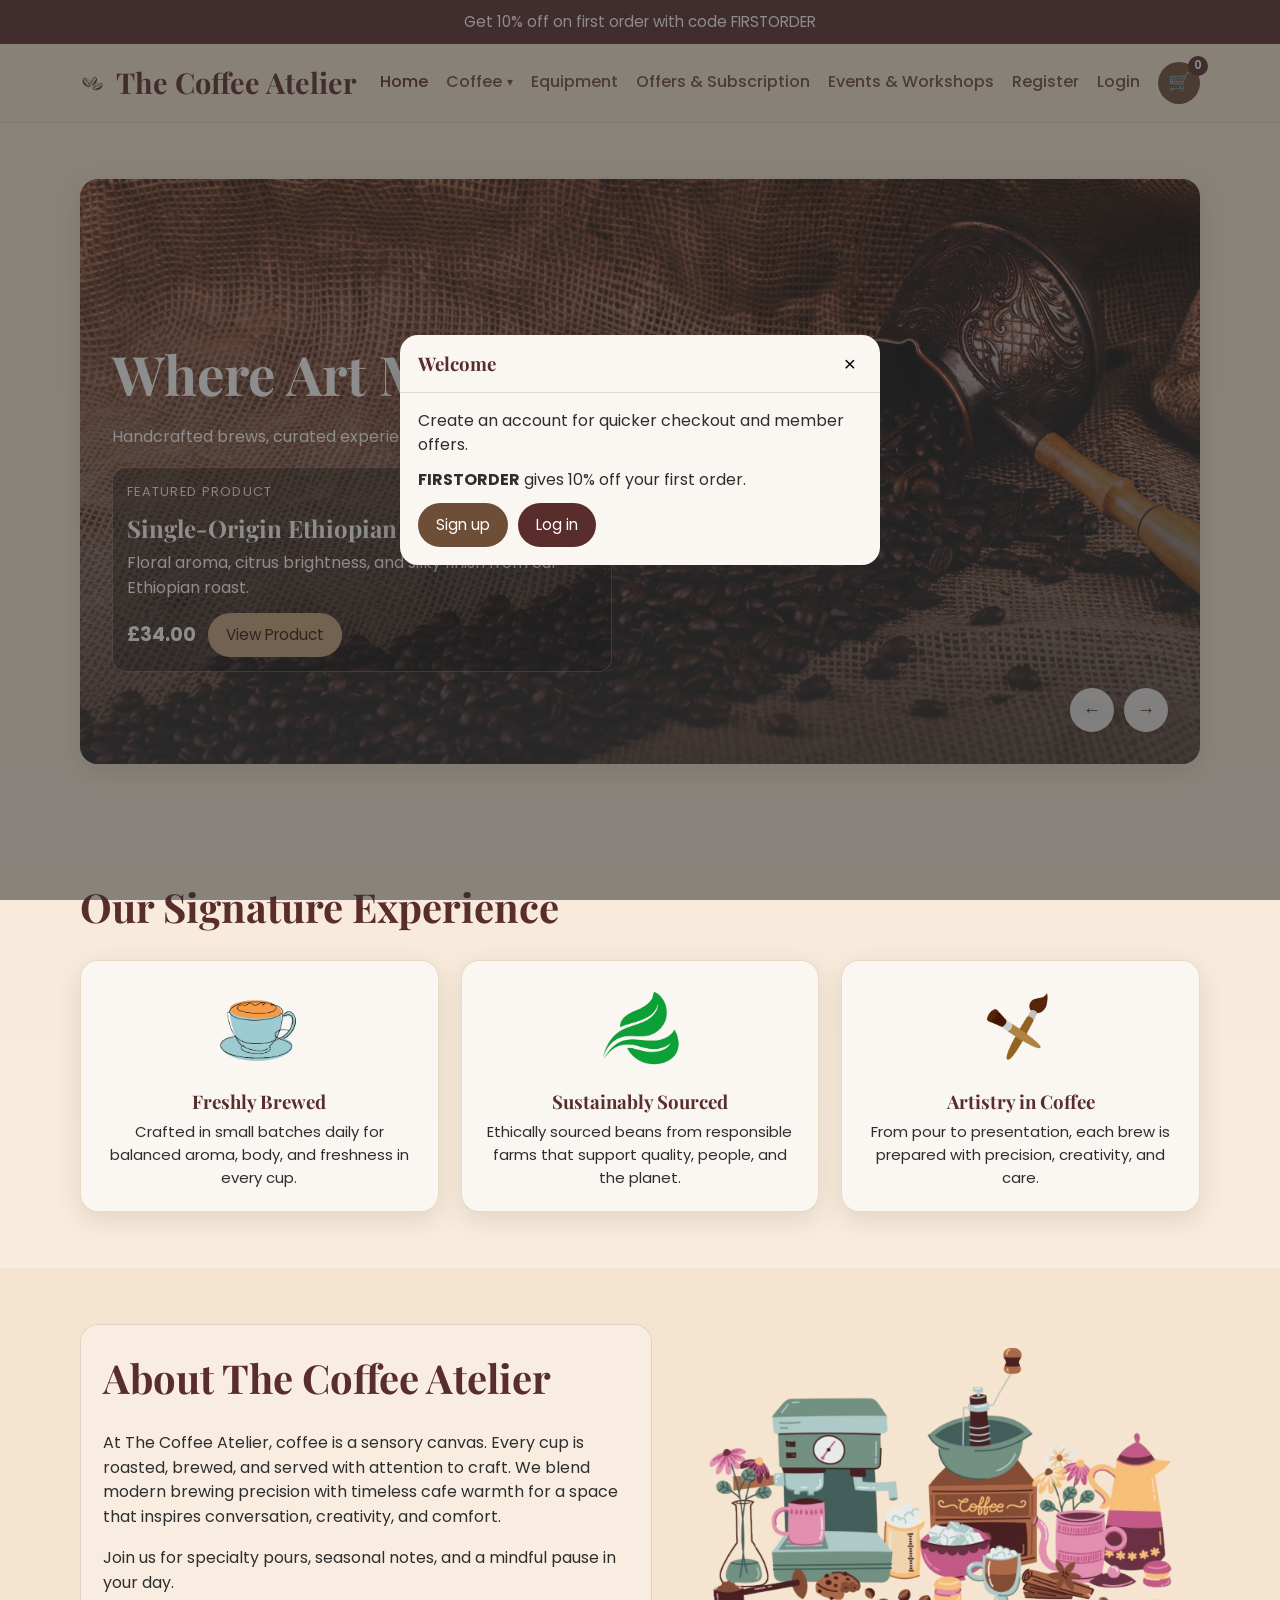
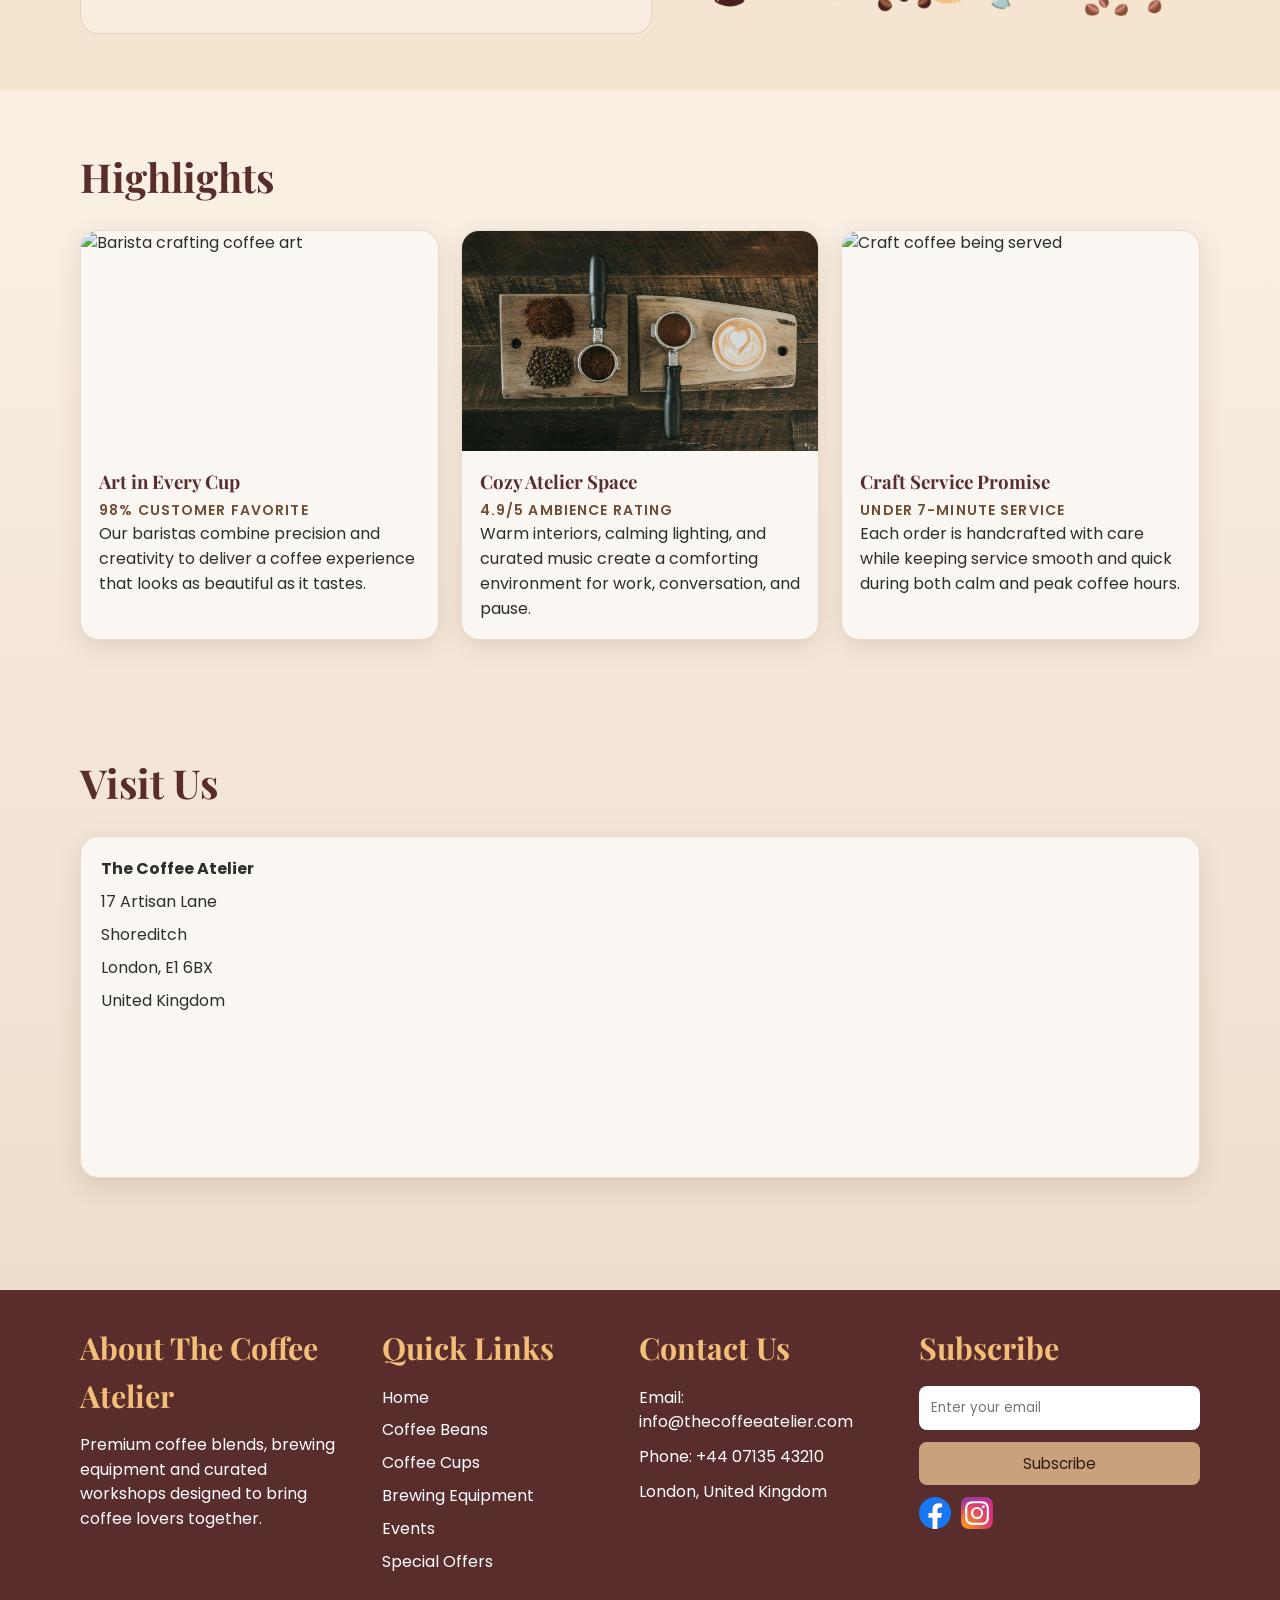
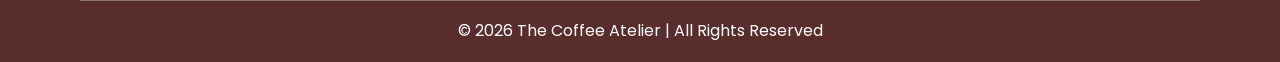
==== index.html @ 6ac65b26 "Initial website upload" ====
<!DOCTYPE html>
<html lang="en">

<head>
  <meta charset="UTF-8">
  <meta name="viewport" content="width=device-width, initial-scale=1.0">
  <title>The Coffee Atelier | Home</title>
  <link rel="preconnect" href="https://fonts.googleapis.com">
  <link rel="preconnect" href="https://fonts.gstatic.com" crossorigin>
  <link
    href="https://fonts.googleapis.com/css2?family=Great+Vibes&family=Playfair+Display:wght@500;700&family=Poppins:wght@300;400;500;600&display=swap"
    rel="stylesheet">
  <link rel="stylesheet" href="css/style.css">
  <style>
    .welcome-modal {
      max-width: 480px;
    }

    .welcome-modal-body {
      grid-template-columns: 1fr;
      gap: 12px;
      padding: 16px 18px 18px;
    }

    .welcome-modal-body p {
      margin: 0;
      color: var(--text-dark);
      font-size: 1rem;
      line-height: 1.45;
    }
  </style>
</head>

<body>
  <div class="top-banner">Get 10% off on first order with code FIRSTORDER</div>

  <header class="site-header">
    <div class="container header-inner">
      <a class="logo" href="index.html"><img src="images/logo.png" alt="The Coffee Atelier logo"><span>The Coffee
          Atelier</span></a>
      <div class="nav-wrap">
        <nav class="site-nav">
          <a class="active" href="index.html">Home</a>
          <div class="nav-dropdown">
            <span class="nav-dropdown-toggle">Coffee</span>
            <div class="nav-dropdown-menu">
              <a href="beans.html">Beans</a>
              <a href="coffee.html">Coffee</a>
            </div>
          </div>
          <a href="equipment.html">Equipment</a>
          <a href="offers.html">Offers &amp; Subscription</a>
          <a href="events.html">Events &amp; Workshops</a>
          <a href="signup.html">Register</a>
          <a href="login.html">Login</a>
        </nav>
        <a class="cart-link" href="cart.html" aria-label="Cart">
          <span>&#128722;</span>
          <span class="cart-badge" id="cartBadge">0</span>
        </a>
      </div>
    </div>
  </header>

  <main>

    <section class="container">
      <div class="hero">
        <div class="slides" id="slides">
          <div class="slide active" data-title="Single-Origin Ethiopian Coffee Beans"
            data-description="Floral aroma, citrus brightness, and silky finish from our Ethiopian roast."
            data-price="&pound;34.00" data-link="beans.html">
            <img src="images/ethiopian-roast-banner.png" alt="Coffee artistry">
          </div>

          <div class="slide" data-title="Espresso Machine (Best Seller)"
            data-description="Our premium espresso machine delivers café-quality shots with precision and consistency."
            data-price="&pound;1290.00" data-link="equipment.html">
            <img src="images/espresso-banner.png" alt="Espresso machine">
          </div>

          <div class="slide" data-title="Coffee Tasting Lab (Best Seller)"
            data-description="Explore diverse coffee profiles and flavors in our curated tasting experience."
            data-price="&pound;30.00" data-link="events.html">
            <img src="images/coffee-tasting-banner.png" alt="Coffee tasting lab">
          </div>
        </div>
        <div class="hero-overlay">
          <div>
            <h1>Where Art Meets Aroma</h1>
            <p>Handcrafted brews, curated experiences, and a warm atelier space.</p>
            <div class="featured-product" id="featuredProduct">
              <p class="featured-kicker">Featured Product</p>
              <h3 id="featuredTitle">Single-Origin Ethiopian Coffee Beans</h3>
              <p id="featuredDesc">Floral aroma, citrus brightness, and silky finish from our Ethiopian roast.</p>
              <div class="featured-row">
                <span class="featured-price" id="featuredPrice">&pound;34.00</span>
                <a class="btn btn-gold" id="featuredLink" href="beans.html">View Product</a>
              </div>
            </div>
          </div>
        </div>
        <div class="hero-controls">
          <button type="button" class="hero-arrow" id="prevSlide" aria-label="Previous slide">&#8592;</button>
          <button type="button" class="hero-arrow" id="nextSlide" aria-label="Next slide">&#8594;</button>
        </div>
      </div>
    </section>

    <section>
      <div class="container">
        <h2 class="section-title">Our Signature Experience</h2>
        <div class="grid-3">
          <article class="feature-card">
            <img src="images/coffee.png" alt="Freshly brewed coffee">
            <h3>Freshly Brewed</h3>
            <p>Crafted in small batches daily for balanced aroma, body, and freshness in every cup.</p>
          </article>
          <article class="feature-card">
            <img src="images/leaf.png" alt="Sustainable coffee sourcing">
            <h3>Sustainably Sourced</h3>
            <p>Ethically sourced beans from responsible farms that support quality, people, and the planet.</p>
          </article>
          <article class="feature-card">
            <img src="images/paint-brush.png" alt="Artistic coffee making">
            <h3>Artistry in Coffee</h3>
            <p>From pour to presentation, each brew is prepared with precision, creativity, and care.</p>
          </article>
        </div>
      </div>
    </section>
    <section style="background: #f5e4cf;">
      <div class="container split">
        <div class="about-box">
          <h2 class="section-title">About The Coffee Atelier</h2>
          <p>At The Coffee Atelier, coffee is a sensory canvas. Every cup is roasted, brewed, and served with attention
            to craft. We blend modern brewing precision with timeless cafe warmth for a space that inspires
            conversation, creativity, and comfort.</p>
          <p>Join us for specialty pours, seasonal notes, and a mindful pause in your day.</p>
        </div>
        <img class="about-illustration" src="images/illustration.png" alt="Coffee atelier illustration">
      </div>
    </section>

    <section>
      <div class="container">
        <h2 class="section-title">Highlights</h2>
        <div class="infographic-grid">
          <article class="infographic-card">
            <img src="images/picture1.jpg" alt="Barista crafting coffee art">
            <div class="infographic-content">
              <h3>Art in Every Cup</h3>
              <p class="info-stat">98% Customer Favorite</p>
              <p>Our baristas combine precision and creativity to deliver a coffee experience that looks as beautiful as
                it tastes.</p>
            </div>
          </article>
          <article class="infographic-card">
            <img src="images/picture2.jpg" alt="Cozy coffee corner seating">
            <div class="infographic-content">
              <h3>Cozy Atelier Space</h3>
              <p class="info-stat">4.9/5 Ambience Rating</p>
              <p>Warm interiors, calming lighting, and curated music create a comforting environment for work,
                conversation, and pause.</p>
            </div>
          </article>
          <article class="infographic-card">
            <img src="images/picture3.jpg" alt="Craft coffee being served">
            <div class="infographic-content">
              <h3>Craft Service Promise</h3>
              <p class="info-stat">Under 7-Minute Service</p>
              <p>Each order is handcrafted with care while keeping service smooth and quick during both calm and peak
                coffee hours.</p>
            </div>
          </article>
        </div>
      </div>
    </section>





    <section>
      <div class="container">
        <h2 class="section-title">Visit Us</h2>
        <div class="location-card">
          <div class="location-layout">
            <div class="location-details">
              <p><strong>The Coffee Atelier</strong></p>
              <p>17 Artisan Lane</p>
              <p>Shoreditch</p>
              <p>London, E1 6BX</p>
              <p>United Kingdom</p>
            </div>
            <iframe title="The Coffee Atelier UK Location"
              src="https://www.google.com/maps?q=Shoreditch%2C%20London&output=embed" loading="lazy"
              referrerpolicy="no-referrer-when-downgrade"></iframe>
          </div>
        </div>
      </div>
    </section>
  </main>

  <div class="modal-backdrop" id="welcomeModal">
    <div class="modal welcome-modal">
      <div class="modal-header">
        <h3 class="modal-title">Welcome</h3>
        <button class="close-btn" id="closeWelcome">&times;</button>
      </div>
      <div class="modal-body welcome-modal-body">
        <p>Create an account for quicker checkout and member offers.</p>
        <p><strong>FIRSTORDER</strong> gives 10% off your first order.</p>
        <div class="btn-row">
          <a class="btn btn-primary" href="signup.html">Sign up</a>
          <a class="btn btn-secondary" href="login.html">Log in</a>
        </div>
      </div>
    </div>
  </div>

  <footer class="site-footer">
    <div class="container footer-grid">
      <div>
        <h3>About The Coffee Atelier</h3>
        <p>Premium coffee blends, brewing equipment and curated workshops designed to bring coffee lovers together.</p>
      </div>
      <div>
        <h3>Quick Links</h3>
        <div class="footer-links">
          <a href="index.html">Home</a>
          <a href="beans.html">Coffee Beans</a>
          <a href="coffee.html">Coffee Cups</a>
          <a href="equipment.html">Brewing Equipment</a>
          <a href="events.html">Events</a>
          <a href="offers.html">Special Offers</a>
        </div>
      </div>
      <div>
        <h3>Contact Us</h3>
        <div class="footer-contact">
          <p>Email: info@thecoffeeatelier.com</p>
          <p>Phone: +44 07135 43210</p>
          <p>London, United Kingdom</p>
        </div>
      </div>
      <div>
        <h3>Subscribe</h3>
        <form class="footer-subscribe">
          <input type="email" placeholder="Enter your email" required>
          <button type="button" class="btn btn-gold" onclick="alert('Thanks for subscribing!')">Subscribe</button>
        </form>
        <div class="footer-social">
          <a class="social-icon" href="#" aria-label="Facebook"><img src="images/facebook.svg" alt="Facebook"></a>
          <a class="social-icon" href="#" aria-label="Instagram"><img src="images/instagram.svg" alt="Instagram"></a>
        </div>
      </div>
    </div>
    <div class="container footer-bottom">
      <p>&copy; 2026 The Coffee Atelier | All Rights Reserved</p>
    </div>
  </footer>

  <script src="js/atelier.js"></script>
  <script>
    function setResponsiveViewport() {
      document.documentElement.style.setProperty("--vh", `${window.innerHeight * 0.01}px`);
    }
    setResponsiveViewport();
    window.addEventListener("resize", setResponsiveViewport);

    function getCart() {
      return JSON.parse(sessionStorage.getItem("cartItems") || "[]");
    }
    function updateBadge() {
      const count = getCart().reduce((sum, item) => sum + item.qty, 0);
      document.getElementById("cartBadge").textContent = count;
    }
    updateBadge();

    let currentSlide = 0;
    const slides = document.querySelectorAll(".slide");
    const prevSlideBtn = document.getElementById("prevSlide");
    const nextSlideBtn = document.getElementById("nextSlide");
    const featuredTitle = document.getElementById("featuredTitle");
    const featuredDesc = document.getElementById("featuredDesc");
    const featuredPrice = document.getElementById("featuredPrice");
    const featuredLink = document.getElementById("featuredLink");
    let slideTimer;

    function updateFeaturedProduct(index) {
      const activeSlide = slides[index];
      featuredTitle.textContent = activeSlide.dataset.title;
      featuredDesc.textContent = activeSlide.dataset.description;
      featuredPrice.textContent = activeSlide.dataset.price;
      featuredLink.href = activeSlide.dataset.link;
    }

    function showSlide(index) {
      slides[currentSlide].classList.remove("active");
      currentSlide = (index + slides.length) % slides.length;
      slides[currentSlide].classList.add("active");
      updateFeaturedProduct(currentSlide);
    }

    function startAutoSlide() {
      clearInterval(slideTimer);
      slideTimer = setInterval(() => {
        showSlide(currentSlide + 1);
      }, 3500);
    }

    prevSlideBtn.addEventListener("click", () => {
      showSlide(currentSlide - 1);
      startAutoSlide();
    });

    nextSlideBtn.addEventListener("click", () => {
      showSlide(currentSlide + 1);
      startAutoSlide();
    });

    updateFeaturedProduct(currentSlide);
    startAutoSlide();

    const welcomeModal = document.getElementById("welcomeModal");
    const closeWelcome = document.getElementById("closeWelcome");
    if (!Atelier.isLoggedIn()) {
      setTimeout(() => {
        welcomeModal.classList.add("show");
      }, 800);
    }
    closeWelcome.addEventListener("click", () => welcomeModal.classList.remove("show"));
    welcomeModal.addEventListener("click", (event) => {
      if (event.target === welcomeModal) welcomeModal.classList.remove("show");
    });

    const fadeElements = document.querySelectorAll("main > section:not(:first-of-type)");
    const observer = new IntersectionObserver((entries) => {
      entries.forEach(entry => {
        if (entry.isIntersecting) {
          entry.target.classList.add("visible");
          observer.unobserve(entry.target);
        }
      });
    }, { threshold: 0.15 });

    fadeElements.forEach(el => {
      el.classList.add("fade-in-up");
      observer.observe(el);
    });
  </script>
</body>

</html>
---- css/style.css ----
:root {
  --bg-primary: #f5e6d3;
  --bg-secondary: #ead7c5;
  --accent-primary: #6f4e37;
  --accent-secondary: #5a2d2d;
  --highlight: #c8a27c;
  --text-dark: #2e2e2e;
  --text-light: #ffffff;
  --text-muted: #6f6155;
  --card-bg: #faf7f2;
  --shadow-soft: 0 8px 24px rgba(111, 78, 55, 0.15);
  --radius-lg: 18px;
  --radius-md: 12px;
}
* {
  box-sizing: border-box;
}

body {
  margin: 0;
  font-family: "Poppins", Arial, sans-serif;
  background-color: #f5e6d3;
  background: linear-gradient(180deg, #f5e6d3, #f9efe3 55%, #ead7c5);
  color: #2e2e2e;
  line-height: 1.55;
}

a {
  color: inherit;
  text-decoration: none;
}

img {
  max-width: 100%;
  display: block;
}

.container {
  width: 92%;
  max-width: 1120px;
  margin: 0 auto;
}

.top-banner {
  background: #5a2d2d;
  color: #ffffff;
  text-align: center;
  padding: 10px 12px;
  font-size: 0.95rem;
}

.site-header {
  position: sticky;
  top: 0;
  z-index: 1000;
  background: rgba(245, 230, 211, 0.95);
  border-bottom: 1px solid rgba(90, 45, 45, 0.15);
}

.header-inner {
  display: flex;
  align-items: center;
  justify-content: space-between;
  gap: 16px;
  min-height: 78px;
}

.logo {
  font-family: "Playfair Display", Georgia, serif;
  font-size: 1.8rem;
  font-weight: 700;
  color: #5a2d2d;
  white-space: nowrap;
  display: inline-flex;
  align-items: center;
  gap: 10px;
}

.logo img {
  width: 26px;
  height: 26px;
  object-fit: contain;
}

.nav-wrap {
  display: flex;
  align-items: center;
  gap: 18px;
}

.site-nav {
  display: flex;
  align-items: center;
  gap: 18px;
  flex-wrap: wrap;
  justify-content: flex-end;
}

.site-nav a {
  color: #6f4e37;
  font-weight: 500;
  transition: color 0.25s ease;
}

.site-nav a:hover,
.site-nav a.active {
  color: #5a2d2d;
}

/* ── Dropdown nav ── */
.nav-dropdown {
  position: relative;
}

.nav-dropdown-toggle {
  color: #6f4e37;
  font-weight: 500;
  transition: color 0.25s ease;
  cursor: pointer;
  display: inline-flex;
  align-items: center;
  gap: 5px;
  padding: 0;
  background: none;
  border: none;
  font-family: inherit;
  font-size: inherit;
  user-select: none;
}

.nav-dropdown-toggle::after {
  content: "▾";
  font-size: 0.75em;
  transition: transform 0.25s ease;
  display: inline-block;
}

.nav-dropdown:hover .nav-dropdown-toggle,
.nav-dropdown-toggle.active {
  color: #5a2d2d;
}

.nav-dropdown:hover .nav-dropdown-toggle::after {
  transform: rotate(-180deg);
}

.nav-dropdown-menu {
  position: absolute;
  top: 100%;
  left: 50%;
  transform: translateX(-50%) translateY(-4px);
  background: rgba(245, 230, 211, 0.98);
  -webkit-backdrop-filter: blur(6px);
  border: 1px solid rgba(200, 162, 124, 0.4);
  border-radius: 10px;
  box-shadow: 0 8px 22px rgba(111, 78, 55, 0.18);
  min-width: 140px;
  padding: 12px 0 8px;
  opacity: 0;
  pointer-events: none;
  transition: opacity 0.2s ease, transform 0.2s ease;
  z-index: 2000;
  backdrop-filter: blur(6px);
}

.nav-dropdown:hover .nav-dropdown-menu {
  opacity: 1;
  pointer-events: all;
  transform: translateX(-50%) translateY(0);
}

.nav-dropdown-menu a {
  display: block;
  padding: 9px 18px;
  color: #6f4e37;
  font-weight: 500;
  font-size: 0.92rem;
  transition: background 0.18s ease, color 0.18s ease;
  white-space: nowrap;
}

.nav-dropdown-menu a:hover,
.nav-dropdown-menu a.active {
  background: rgba(111, 78, 55, 0.1);
  color: #5a2d2d;
}

.cart-link {
  position: relative;
  background: #6f4e37;
  color: #ffffff;
  width: 42px;
  height: 42px;
  border-radius: 50%;
  display: flex;
  align-items: center;
  justify-content: center;
  font-size: 1.15rem;
  transition: background 0.25s ease, transform 0.25s ease;
}

.cart-link:hover {
  background: #5c3f2d;
  transform: translateY(-2px);
}

.cart-badge {
  position: absolute;
  top: -6px;
  right: -8px;
  background: #5a2d2d;
  color: #ffffff;
  min-width: 20px;
  height: 20px;
  border-radius: 999px;
  display: flex;
  align-items: center;
  justify-content: center;
  font-size: 0.72rem;
  padding: 0 5px;
  font-weight: 600;
}

section {
  padding: 56px 0;
}

.section-title {
  margin: 0 0 22px;
  font-family: "Playfair Display", Georgia, serif;
  color: #5a2d2d;
  font-size: 2.5rem;
}

.section-subtext {
  margin: 0 0 28px;
  max-width: 700px;
}

.catalog-tools {
  margin: 0 0 20px;
}

.catalog-search {
  width: 100%;
  max-width: 460px;
}

.search-input {
  width: 100%;
  border: 1px solid rgba(111, 78, 55, 0.3);
  border-radius: 999px;
  padding: 11px 16px;
  font-size: 0.95rem;
  background: #fff;
}

.search-input:focus {
  outline: none;
  border-color: #c8a27c;
  box-shadow: 0 0 0 2px rgba(111, 78, 55, 0.12);
}

.search-empty {
  margin: 14px 0 0;
  color: #6f6155;
  font-size: 0.95rem;
}

.infographic-grid {
  display: grid;
  gap: 22px;
  grid-template-columns: repeat(3, minmax(0, 1fr));
}

.infographic-card {
  background: #faf7f2;
  border-radius: 18px;
  box-shadow: 0 8px 24px rgba(111, 78, 55, 0.15);
  border: 1px solid rgba(200, 162, 124, 0.35);
  overflow: hidden;
}

.infographic-card img {
  width: 100%;
  height: 220px;
  object-fit: cover;
}

.infographic-content {
  padding: 16px 18px 18px;
}

.infographic-content h3 {
  margin: 0 0 4px;
  font-family: "Playfair Display", Georgia, serif;
  color: #5a2d2d;
}

.info-stat {
  margin: 0 0 8px;
  font-size: 0.88rem;
  text-transform: uppercase;
  letter-spacing: 0.08em;
  color: #6f4e37;
  font-weight: 600;
}

.infographic-content p {
  margin: 0;
}

.hero {
  position: relative;
  height: 65vh;
  min-height: 470px;
  border-radius: 18px;
  overflow: hidden;
  box-shadow: 0 8px 24px rgba(111, 78, 55, 0.15);
}

.slides {
  position: absolute;
  inset: 0;
}

.slide {
  position: absolute;
  inset: 0;
  opacity: 0;
  transition: opacity 0.7s ease;
}

.slide.active {
  opacity: 1;
}

.slide img {
  width: 100%;
  height: 100%;
  object-fit: cover;
}

.hero-overlay {
  position: absolute;
  inset: 0;
  background: linear-gradient(to top, rgba(46, 46, 46, 0.75), rgba(46, 46, 46, 0.2));
  color: #ffffff;
  display: flex;
  align-items: flex-end;
  padding: 32px;
  padding-bottom: 92px;
}

.hero-overlay h1 {
  margin: 0;
  font-family: "Playfair Display", Georgia, serif;
  font-size: 3.4rem;
}

.hero-overlay p {
  margin: 8px 0 0;
}

.featured-product {
  margin-top: 18px;
  background: rgba(0, 0, 0, 0.34);
  border: 1px solid rgba(255, 255, 255, 0.25);
  border-radius: 14px;
  padding: 14px;
  max-width: 500px;
}

.featured-kicker {
  margin: 0;
  font-size: 0.8rem;
  text-transform: uppercase;
  letter-spacing: 0.1em;
  opacity: 0.9;
}

.featured-product h3 {
  margin: 8px 0 4px;
  font-family: "Playfair Display", Georgia, serif;
  font-size: 1.5rem;
}

.featured-product p {
  margin: 0;
}

.featured-row {
  margin-top: 12px;
  display: flex;
  align-items: center;
  gap: 12px;
}

.featured-price {
  font-size: 1.2rem;
  font-weight: 700;
}

.hero-controls {
  position: absolute;
  right: 32px;
  bottom: 32px;
  display: flex;
  gap: 10px;
}

.hero-arrow {
  border: 0;
  width: 44px;
  height: 44px;
  border-radius: 999px;
  background: rgba(255, 255, 255, 0.85);
  color: #4a2817;
  font-size: 1.15rem;
  cursor: pointer;
  transition: transform 0.2s ease, background 0.2s ease;
}

.hero-arrow:hover {
  transform: translateY(-2px);
  background: #ffffff;
}

.grid-3,
.collection-grid,
.events-grid,
.offers-grid,
.form-grid {
  display: grid;
  gap: 22px;
}

.grid-3,
.collection-grid,
.events-grid,
.offers-grid {
  grid-template-columns: repeat(3, minmax(0, 1fr));
}

.form-grid {
  grid-template-columns: repeat(2, minmax(0, 1fr));
}

.feature-card,
.card,
.form-card,
.location-card {
  background: #faf7f2;
  border-radius: 18px;
  box-shadow: 0 8px 24px rgba(111, 78, 55, 0.15);
  border: 1px solid rgba(200, 162, 124, 0.35);
}

.feature-card,
.card {
  overflow: hidden;
  transition: transform 0.25s ease, box-shadow 0.25s ease;
}

.feature-card:hover,
.card:hover {
  transform: translateY(-5px);
  box-shadow: 0 12px 24px rgba(111, 78, 55, 0.22);
}

.feature-card {
  text-align: center;
  padding: 22px;
}

.feature-card img {
  width: 88px;
  height: 88px;
  object-fit: contain;
  margin: 0 auto 16px;
}

.feature-card h3 {
  margin: 8px 0 4px;
  font-family: "Playfair Display", serif;
  color: #5a2d2d;
}

.feature-card p {
  margin: 0;
  font-size: 0.93rem;
}

.split {
  display: grid;
  grid-template-columns: 1.1fr 1fr;
  gap: 28px;
  align-items: center;
}

.about-box {
  background: rgba(255, 255, 255, 0.35);
  border: 1px solid rgba(111, 78, 55, 0.16);
  border-radius: 18px;
  padding: 22px;
}

.about-illustration {
  width: 100%;
  max-height: 420px;
  object-fit: contain;
}

.location-card {
  padding: 20px;
}

.location-layout {
  display: grid;
  grid-template-columns: 1fr 1.2fr;
  gap: 20px;
  align-items: stretch;
}

.location-details p {
  margin: 0 0 8px;
}

.location-layout iframe {
  width: 100%;
  min-height: 300px;
  border: 0;
  border-radius: 12px;
}

.brew-section {
  background: #efe8df;
  border-radius: 18px;
  padding: 28px 22px;
  border: 1px solid rgba(200, 162, 124, 0.35);
}

.brew-head {
  text-align: center;
  max-width: 860px;
  margin: 0 auto 26px;
}

.brew-head h2 {
  margin: 0 0 10px;
  font-family: "Playfair Display", Georgia, serif;
  color: #5a2d2d;
  font-size: 2.7rem;
}

.brew-steps {
  display: grid;
  grid-template-columns: repeat(5, minmax(0, 1fr));
  gap: 16px;
  position: relative;
}

.brew-steps::before {
  content: "";
  position: absolute;
  top: 24px;
  left: 4%;
  right: 4%;
  height: 4px;
  background: rgba(111, 78, 55, 0.25);
}

.brew-step {
  position: relative;
  text-align: center;
}

.brew-step-number {
  width: 46px;
  height: 46px;
  border-radius: 50%;
  background: #4b2817;
  color: #fff;
  margin: 0 auto 10px;
  display: flex;
  align-items: center;
  justify-content: center;
  font-weight: 700;
  z-index: 1;
  position: relative;
}

.brew-step h4 {
  margin: 0 0 6px;
  font-size: 1.1rem;
  color: #2f1f16;
}

.brew-step p {
  margin: 0;
  font-size: 0.95rem;
}

.featured-block {
  background: linear-gradient(120deg, #f8efe4, #ead7c5);
  border: 1px solid rgba(200, 162, 124, 0.4);
  border-radius: 18px;
  box-shadow: 0 8px 24px rgba(111, 78, 55, 0.15);
  padding: 24px;
  display: grid;
  grid-template-columns: minmax(220px, 320px) 1fr;
  gap: 20px;
  align-items: center;
}

.featured-block img {
  width: 100%;
  height: 256px;
  object-fit: cover;
  border-radius: 12px;
}

.featured-tag {
  display: inline-block;
  padding: 5px 12px;
  border-radius: 999px;
  background: #5a2d2d;
  color: #fff;
  font-size: 0.82rem;
  letter-spacing: 0.03em;
  margin-bottom: 10px;
}

.events-intro {
  display: grid;
  grid-template-columns: 1fr 1fr;
  gap: 28px;
  align-items: center;
  background: #e9e2d8;
  border-radius: 18px;
  padding: 18px;
}

.events-intro img {
  width: 100%;
  height: 360px;
  object-fit: cover;
  border-radius: 20px;
  box-shadow: 0 8px 24px rgba(111, 78, 55, 0.15);
}

.events-intro-copy {
  padding: 8px 6px;
}

.events-kicker {
  margin: 0 0 12px;
  text-transform: uppercase;
  letter-spacing: 0.12em;
  color: #8a6b4f;
  font-weight: 600;
}

.events-intro-copy h1 {
  margin: 0 0 14px;
  font-family: "Playfair Display", Georgia, serif;
  font-size: 3.3rem;
  line-height: 1.05;
  color: #1f1b18;
}

.events-intro-copy p {
  margin: 0;
  font-size: 1.05rem;
  max-width: 560px;
}

.card img {
  width: 100%;
  height: 230px;
  object-fit: cover;
}

.card-content {
  padding: 18px;
}

.card h3,
.product-title {
  margin: 0 0 10px;
  font-family: "Playfair Display", Georgia, serif;
  color: #5a2d2d;
}

.product-title {
  font-size: 1.25rem;
  font-weight: 600;
}

.product-one-liner {
  margin: 0 0 10px;
  color: #5f5348;
}

.price {
  color: #6f4e37;
  font-weight: 700;
  margin: 8px 0 14px;
}

.collection-grid .price {
  font-size: 1.75rem;
  margin: 4px 0 0;
}

.collection-grid .product-title {
  margin: 0 0 6px;
  font-size: 1.35rem;
  font-weight: 700;
}

.product-card-horizontal {
  display: flex;
  flex-direction: column;
  align-items: stretch;
  padding: 16px;
  gap: 14px;
}

.product-card-horizontal > img {
  width: 100%;
  min-width: 0;
  height: 220px;
  border-radius: 14px;
  object-fit: cover;
}

#equipmentGrid .product-card-horizontal > img {
  width: auto;
  max-width: 100%;
  height: 340px;
  margin: 0 auto;
  object-fit: contain;
  background: transparent;
}

.card {
  display: flex;
  flex-direction: column;
  height: 100%;
}

.product-card-horizontal .card-content {
  padding: 0;
}

.card-content {
  display: flex;
  flex-direction: column;
  flex: 1;
}

.card-content .price {
  margin-top: auto;
}

.card-actions,
.btn-row {
  display: flex;
  flex-wrap: wrap;
  gap: 10px;
  align-items: center;
}

.card-actions {
  margin-top: 10px;
}

.product-card-horizontal .btn-row,
.product-card-horizontal .card-actions {
  flex-wrap: nowrap;
}

.product-card-horizontal .btn-row .btn,
.product-card-horizontal .card-actions .btn {
  flex: 1;
}

.qty-inline {
  font-size: 0.9rem;
  color: #6f6155;
  display: inline-flex;
  align-items: center;
  gap: 8px;
}

.mini-qty {
  width: 64px;
  padding: 7px 8px;
  border: 1px solid rgba(111, 78, 55, 0.3);
  border-radius: 10px;
}

.offers-grid .offer-card {
  padding: 20px;
}

.offer-price {
  font-size: 2rem;
  margin: 6px 0;
  color: #5a2d2d;
  font-family: "Playfair Display", serif;
}

.form-card {
  padding: 20px;
}

.field {
  display: flex;
  flex-direction: column;
  gap: 6px;
}

.field.full {
  grid-column: 1 / -1;
}

label {
  font-size: 0.94rem;
  color: #4c3f34;
}

input,
select,
textarea {
  border: 1px solid rgba(111, 78, 55, 0.3);
  border-radius: 10px;
  padding: 10px 12px;
  font-family: inherit;
  background: #fff;
}

input:focus,
select:focus,
textarea:focus {
  outline: none;
  border-color: #c8a27c;
  box-shadow: 0 0 0 2px rgba(111, 78, 55, 0.12);
}

.validation-list {
  margin: 4px 0 0;
  padding-left: 18px;
  display: grid;
  gap: 6px;
  color: #9b4b43;
}

.validation-list li.valid {
  color: #2d7a43;
}

.btn {
  border: 0;
  border-radius: 999px;
  padding: 10px 18px;
  font-family: inherit;
  font-size: 0.95rem;
  cursor: pointer;
  transition: background 0.25s ease, transform 0.2s ease;
}

.btn:active {
  transform: scale(0.98);
}

.btn-primary {
  background: #6f4e37;
  color: #ffffff;
}

.btn-primary:hover {
  background: #5c3f2d;
}

.btn-secondary {
  background: #5a2d2d;
  color: #ffffff;
}

.btn-secondary:hover {
  background: #452020;
}

.btn-outline {
  background: transparent;
  color: #5a2d2d;
  border: 1px solid rgba(90, 45, 45, 0.35);
}

.btn-outline:hover {
  background: rgba(90, 45, 45, 0.08);
}

.btn-gold {
  background: #c8a27c;
  color: #2f1a10;
}

.collection-grid .btn {
  border-radius: 8px;
  min-width: 120px;
  padding: 7px 10px;
  font-size: 0.9rem;
}

.collection-grid .btn-primary,
.collection-grid .btn-outline {
  background: #4a2817;
  color: #fff;
  border: 1px solid #2f1a10;
}

.modal-backdrop {
  position: fixed;
  inset: 0;
  background: rgba(46, 46, 46, 0.54);
  display: none;
  align-items: center;
  justify-content: center;
  z-index: 1200;
  padding: 16px;
}

.modal-backdrop.show {
  display: flex;
}

.modal {
  width: 96%;
  max-width: 720px;
  background: #faf7f2;
  border-radius: 18px;
  box-shadow: 0 18px 38px rgba(46, 46, 46, 0.25);
  overflow: hidden;
}

.modal-header {
  display: flex;
  justify-content: space-between;
  align-items: center;
  padding: 14px 18px;
  border-bottom: 1px solid rgba(111, 78, 55, 0.2);
}

.modal-title {
  margin: 0;
  font-family: "Playfair Display", Georgia, serif;
  color: #5a2d2d;
}

.close-btn {
  border: 0;
  background: transparent;
  font-size: 1.3rem;
  cursor: pointer;
}

.modal-body {
  padding: 18px;
  display: grid;
  grid-template-columns: 1fr 1.3fr;
  gap: 16px;
}

.modal-body img {
  width: 100%;
  border-radius: 12px;
  max-height: 280px;
  object-fit: cover;
}

.auth-modal {
  max-width: 560px;
}

.auth-modal-body {
  padding: 18px;
  grid-template-columns: 1fr;
  gap: 14px;
}

.auth-modal-actions {
  display: flex;
  flex-wrap: wrap;
  gap: 12px;
  margin-top: 2px;
}

.auth-modal-copy {
  display: grid;
  gap: 8px;
}

.auth-modal-note {
  margin: 0;
  color: var(--text-muted);
  font-size: 0.93rem;
}

.auth-modal-message {
  margin: 0;
  color: var(--accent-secondary);
  font-weight: 600;
  line-height: 1.45;
}

.cart-layout {
  display: grid;
  grid-template-columns: 2fr 1fr;
  gap: 24px;
}

.cart-item {
  display: grid;
  grid-template-columns: 120px 1fr auto;
  gap: 14px;
  padding: 14px;
  border-radius: 12px;
  background: #fff;
  border: 1px solid rgba(111, 78, 55, 0.2);
  margin-bottom: 12px;
  align-items: center;
}

.cart-item > img {
  width: 120px;
  height: 90px;
  border-radius: 10px;
  object-fit: cover;
}

.qty-controls {
  display: inline-flex;
  align-items: center;
  gap: 10px;
  background: #fff;
  border: 1px solid rgba(111, 78, 55, 0.3);
  border-radius: 999px;
  padding: 4px;
}

.qty-btn {
  border: 0;
  width: 28px;
  height: 28px;
  border-radius: 50%;
  background: #ead7c5;
  cursor: pointer;
}

.summary {
  background: #faf7f2;
  border-radius: 18px;
  padding: 18px;
  box-shadow: 0 8px 24px rgba(111, 78, 55, 0.15);
  align-self: start;
}

.summary-row {
  display: flex;
  justify-content: space-between;
  margin: 9px 0;
}

.site-footer {
  margin-top: 56px;
  background: #5a2d2d;
  color: #ffffff;
  padding: 34px 0 18px;
}

.footer-grid {
  display: grid;
  grid-template-columns: 1.2fr 1fr 1.1fr 1fr;
  gap: 30px;
}

.footer-grid h3 {
  margin: 0 0 14px;
  color: #f2be78;
  font-family: "Playfair Display", Georgia, serif;
  font-size: 1.9rem;
}

.footer-grid p {
  margin: 0;
  max-width: 320px;
}

.footer-links {
  display: grid;
  gap: 8px;
}

.footer-links a {
  color: #ffffff;
  transition: opacity 0.25s ease;
}

.footer-links a:hover {
  opacity: 0.85;
}

.footer-contact {
  display: grid;
  gap: 10px;
}

.footer-subscribe {
  display: grid;
  gap: 12px;
}

.footer-subscribe input {
  border: 0;
  border-radius: 8px;
  padding: 12px;
}

.footer-subscribe .btn {
  width: fit-content;
  width: auto;
  display: inline-block;
  border-radius: 8px;
  padding: 10px 22px;
}

.footer-social {
  display: flex;
  gap: 10px;
  margin-top: 12px;
}

.social-icon {
  width: 32px;
  height: 32px;
  display: inline-block;
  transition: transform 0.2s ease, opacity 0.2s ease;
}

.social-icon img {
  width: 100%;
  height: 100%;
  object-fit: contain;
  display: block;
}

.social-icon:hover {
  transform: translateY(-2px);
  opacity: 0.9;
}

.footer-bottom {
  border-top: 1px solid rgba(255, 255, 255, 0.35);
  margin-top: 26px;
  padding-top: 18px;
}

.footer-bottom p {
  margin: 0;
  text-align: center;
}

.empty-note {
  background: rgba(255, 255, 255, 0.65);
  border-radius: 12px;
  padding: 20px;
  border: 1px dashed rgba(111, 78, 55, 0.4);
}

@media (max-width: 1024px) {
  .grid-3,
  .collection-grid,
  .events-grid,
  .offers-grid,
  .infographic-grid {
    grid-template-columns: repeat(2, minmax(0, 1fr));
  }

  .split,
  .cart-layout,
  .location-layout,
  .featured-block,
  .events-intro {
    grid-template-columns: 1fr;
  }

  .brew-steps {
    grid-template-columns: repeat(2, minmax(0, 1fr));
  }

  .brew-steps::before {
    display: none;
  }

  .events-intro img {
    height: 310px;
  }
}

@media (max-width: 760px) {
  .header-inner {
    flex-direction: column;
    justify-content: center;
    padding: 12px 0;
  }

  .logo img {
    width: 24px;
    height: 24px;
  }

  .nav-wrap {
    width: 100%;
    justify-content: space-between;
  }

  .site-nav {
    gap: 10px;
    font-size: 0.92rem;
  }

  .grid-3,
  .collection-grid,
  .events-grid,
  .offers-grid,
  .brew-steps,
  .form-grid,
  .footer-grid,
  .infographic-grid {
    grid-template-columns: 1fr;
  }

  .hero {
    height: 60vh;
    min-height: 420px;
  }

  .hero-overlay {
    padding: 20px;
    padding-bottom: 84px;
  }

  .hero-overlay h1 {
    font-size: 2.2rem;
  }

  .featured-product {
    margin-top: 12px;
    padding: 12px;
  }

  .featured-product h3 {
    font-size: 1.25rem;
  }

  .featured-row {
    flex-wrap: wrap;
  }

  .events-intro img,
  .product-card-horizontal > img,
  #equipmentGrid .product-card-horizontal > img {
    height: 220px;
    width: 100%;
    min-width: 0;
    max-width: 100%;
    object-fit: cover;
  }

  #equipmentGrid .product-card-horizontal > img {
    width: auto;
    max-width: 100%;
    height: 300px;
    object-fit: contain;
    background: transparent;
  }

  #coffeeGrid .product-card-horizontal > img {
    height: 170px;
  }

  .product-card-horizontal {
    flex-direction: column;
    padding: 14px;
  }

  .cart-item {
    grid-template-columns: 1fr;
  }

  .modal-body {
    grid-template-columns: 1fr;
  }

  section {
    padding: 42px 0;
  }
}

.fade-in-up {
  opacity: 0;
  transform: translateY(40px);
  transition: opacity 0.8s ease-out, transform 0.8s ease-out;
}

.fade-in-up.visible {
  opacity: 1;
  transform: translateY(0);
}

@supports not (gap: 1rem) {
  .header-inner > * + *,
  .nav-wrap > * + *,
  .site-nav > * + *,
  .featured-row > * + *,
  .card-actions > * + *,
  .btn-row > * + *,
  .qty-inline > * + *,
  .footer-social > * + * {
    margin-left: 10px;
  }

  .header-inner,
  .nav-wrap,
  .site-nav,
  .featured-row,
  .card-actions,
  .btn-row,
  .qty-inline,
  .footer-social {
    gap: 0;
  }
}

@media (prefers-reduced-motion: reduce) {
  .fade-in-up {
    transition: none;
    opacity: 1;
    transform: none;
  }
}

.product-card img {
  cursor: pointer;
  transition: box-shadow 0.25s ease;
}
.product-card img:hover {
  box-shadow: 0 6px 16px rgba(111, 78, 55, 0.3);
}
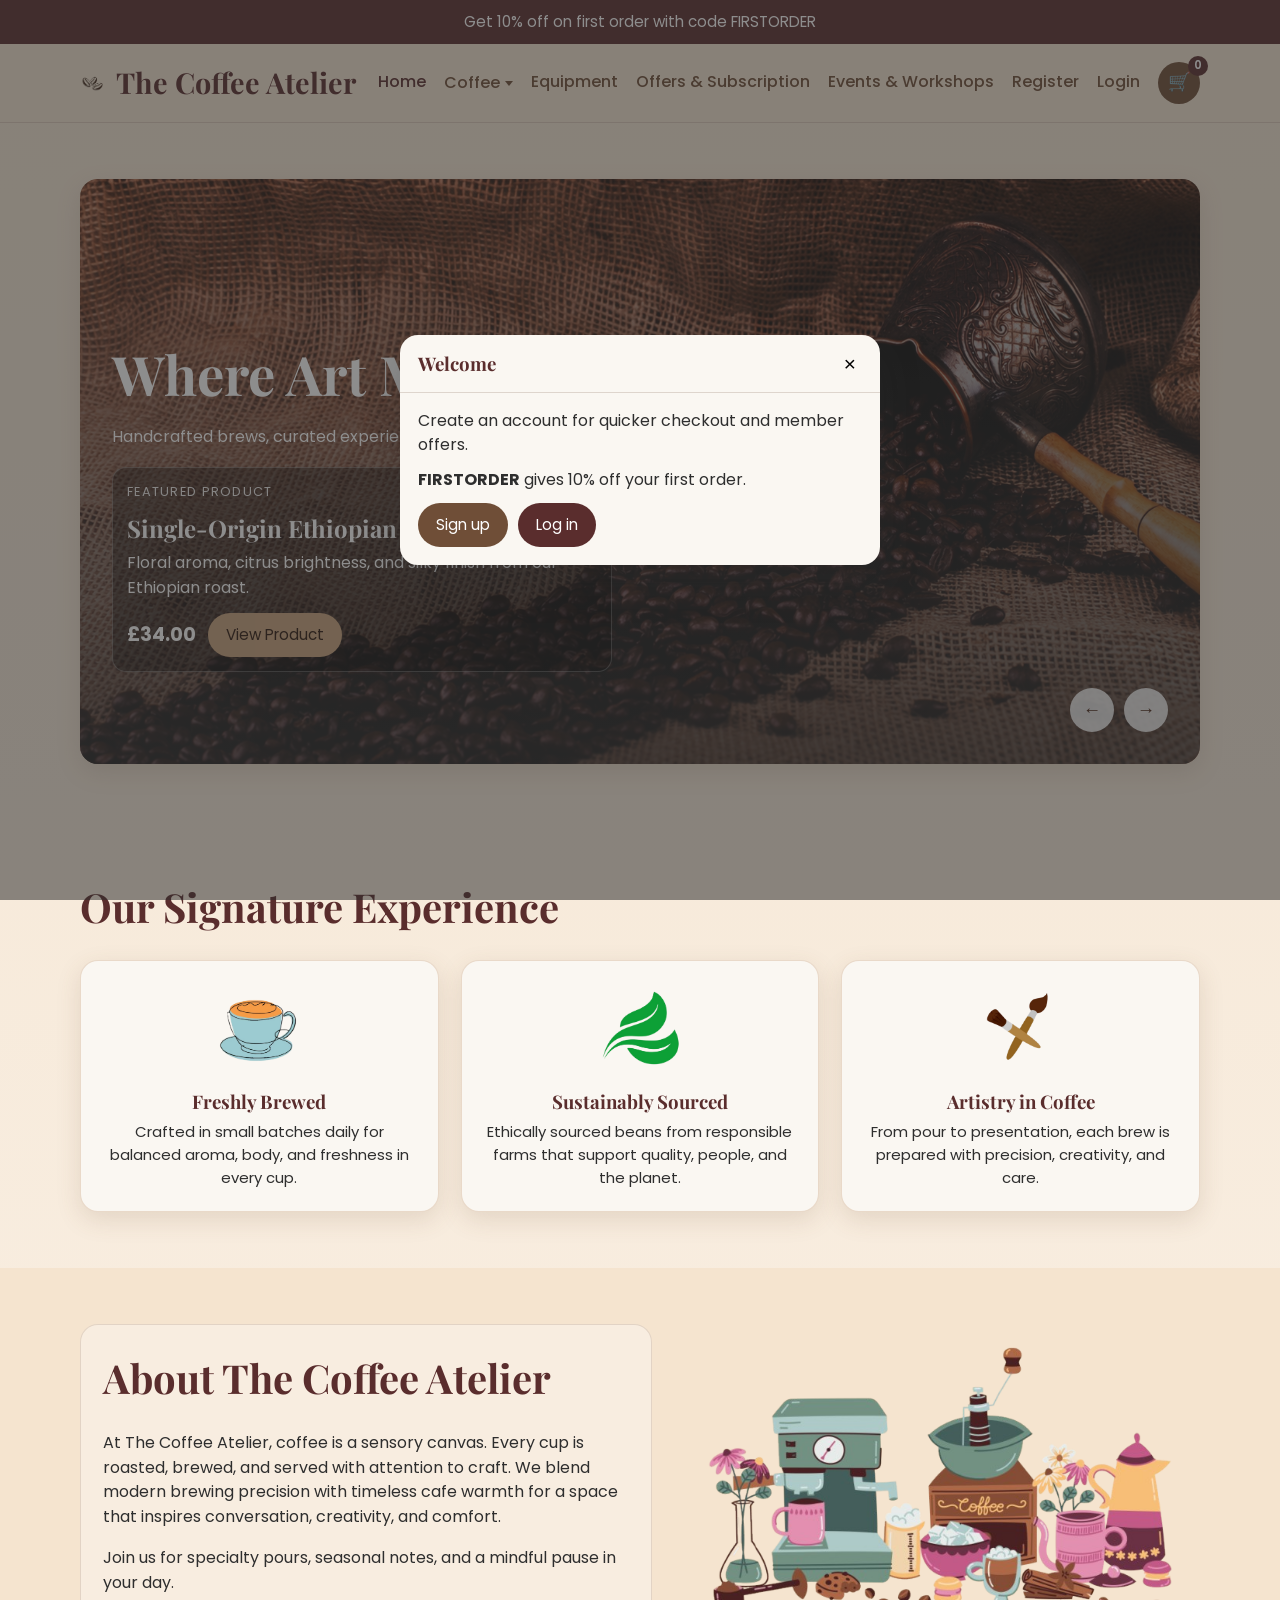
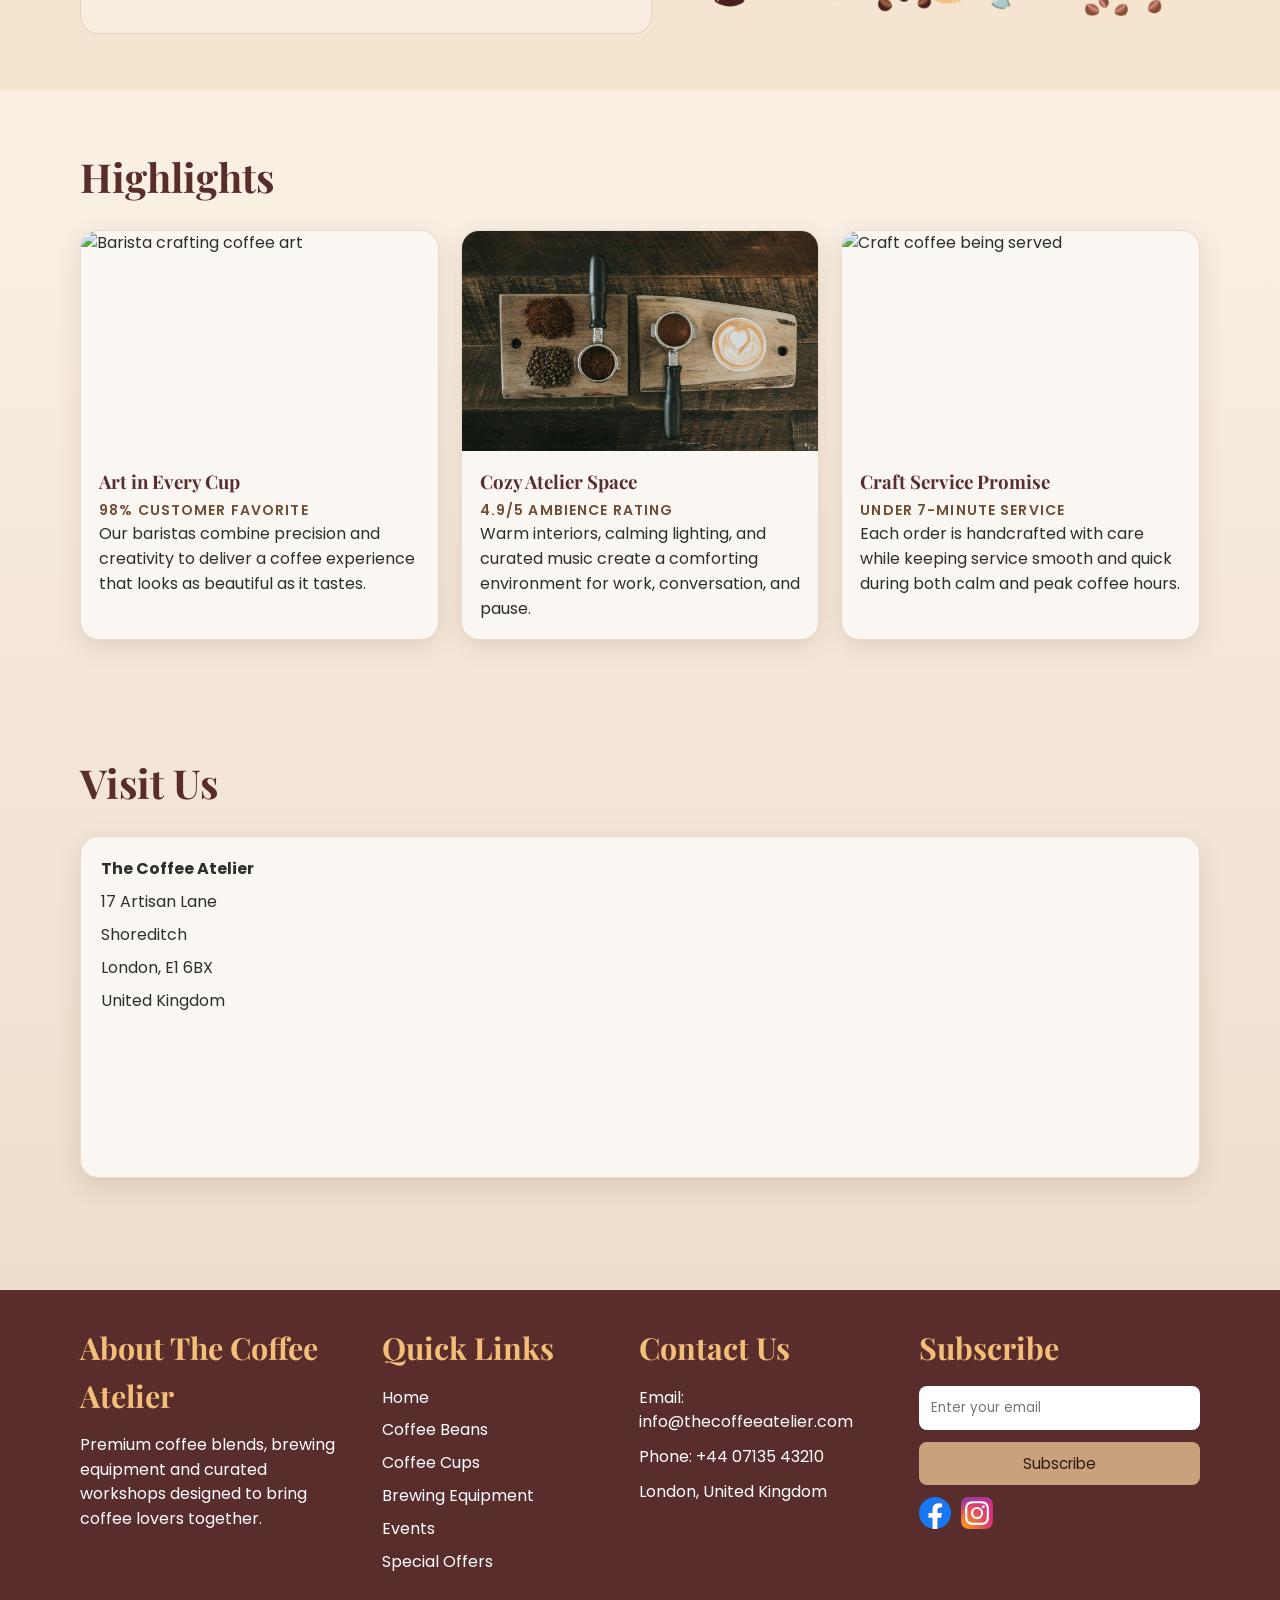
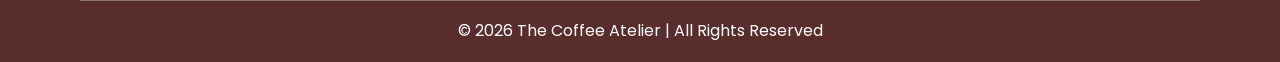
==== commit 48b6d012: "heading error changed" ====
--- a/index.html
+++ b/index.html
@@ -91,7 +91,7 @@
             <p>Handcrafted brews, curated experiences, and a warm atelier space.</p>
             <div class="featured-product" id="featuredProduct">
               <p class="featured-kicker">Featured Product</p>
-              <h3 id="featuredTitle">Single-Origin Ethiopian Coffee Beans</h3>
+              <h2 id="featuredTitle">Single-Origin Ethiopian Coffee Beans</h2>
               <p id="featuredDesc">Floral aroma, citrus brightness, and silky finish from our Ethiopian roast.</p>
               <div class="featured-row">
                 <span class="featured-price" id="featuredPrice">&pound;34.00</span>
--- a/css/style.css
+++ b/css/style.css
@@ -86,6 +86,67 @@
   display: flex;
   align-items: center;
   gap: 18px;
+}
+
+.nav-toggle {
+  display: none;
+  align-items: center;
+  gap: 8px;
+  padding: 10px 14px;
+  border: 1px solid rgba(111, 78, 55, 0.25);
+  border-radius: 999px;
+  background: rgba(250, 247, 242, 0.95);
+  color: #5a2d2d;
+  font-family: inherit;
+  font-size: 0.95rem;
+  font-weight: 600;
+  cursor: pointer;
+  box-shadow: 0 4px 14px rgba(111, 78, 55, 0.1);
+  transition: background 0.25s ease, transform 0.25s ease, box-shadow 0.25s ease;
+}
+
+.nav-toggle:hover,
+.nav-toggle:focus-visible {
+  background: #ffffff;
+  transform: translateY(-1px);
+  box-shadow: 0 6px 16px rgba(111, 78, 55, 0.14);
+}
+
+.nav-toggle:focus-visible,
+.nav-dropdown-toggle:focus-visible {
+  outline: 2px solid #c8a27c;
+  outline-offset: 3px;
+}
+
+.nav-toggle-icon {
+  width: 18px;
+  height: 12px;
+  position: relative;
+  display: inline-block;
+}
+
+.nav-toggle-icon::before,
+.nav-toggle-icon::after {
+  content: "";
+  position: absolute;
+  left: 0;
+  width: 100%;
+  height: 2px;
+  background: currentColor;
+  border-radius: 999px;
+}
+
+.nav-toggle-icon::before {
+  top: 0;
+  box-shadow: 0 5px 0 currentColor;
+}
+
+.nav-toggle-icon::after {
+  bottom: 0;
+}
+
+.nav-dropdown-toggle::after {
+  content: "▾";
 }
 
 .site-nav {
@@ -169,6 +230,12 @@
   transform: translateX(-50%) translateY(0);
 }
 
+.nav-dropdown.open .nav-dropdown-menu {
+  opacity: 1;
+  pointer-events: all;
+  transform: translateX(-50%) translateY(0);
+}
+
 .nav-dropdown-menu a {
   display: block;
   padding: 9px 18px;
@@ -379,7 +446,7 @@
   opacity: 0.9;
 }
 
-.featured-product h3 {
+.featured-product h2 {
   margin: 8px 0 4px;
   font-family: "Playfair Display", Georgia, serif;
   font-size: 1.5rem;
@@ -1180,6 +1247,16 @@
   border: 1px dashed rgba(111, 78, 55, 0.4);
 }
 
+.nav-dropdown-toggle::after {
+  content: "" !important;
+  width: 0;
+  height: 0;
+  border-left: 4px solid transparent;
+  border-right: 4px solid transparent;
+  border-top: 5px solid currentColor;
+  transform: translateY(1px);
+}
+
 @media (max-width: 1024px) {
   .grid-3,
   .collection-grid,
@@ -1212,8 +1289,11 @@
 
 @media (max-width: 760px) {
   .header-inner {
-    flex-direction: column;
-    justify-content: center;
+    position: relative;
+    flex-direction: row;
+    flex-wrap: wrap;
+    align-items: center;
+    justify-content: space-between;
     padding: 12px 0;
   }
 
@@ -1223,13 +1303,78 @@
   }
 
   .nav-wrap {
+    position: static;
     width: 100%;
     justify-content: space-between;
+    gap: 10px;
+  }
+
+  .nav-toggle {
+    display: inline-flex;
   }
 
   .site-nav {
-    gap: 10px;
-    font-size: 0.92rem;
+    display: none;
+    position: absolute;
+    top: calc(100% + 12px);
+    left: 0;
+    right: 0;
+    width: 100%;
+    flex-direction: column;
+    align-items: stretch;
+    gap: 0;
+    padding: 10px 0;
+    background: rgba(245, 230, 211, 0.98);
+    border: 1px solid rgba(200, 162, 124, 0.35);
+    border-radius: 18px;
+    box-shadow: 0 16px 32px rgba(111, 78, 55, 0.18);
+    z-index: 1002;
+    font-size: 0.98rem;
+  }
+
+  .nav-wrap.menu-open .site-nav {
+    display: flex;
+  }
+
+  .site-nav > * {
+    width: 100%;
+  }
+
+  .site-nav a,
+  .nav-dropdown-toggle {
+    width: 100%;
+    justify-content: space-between;
+    padding: 12px 18px;
+  }
+
+  .nav-dropdown {
+    width: 100%;
+  }
+
+  .nav-dropdown-menu {
+    position: static;
+    transform: none;
+    left: auto;
+    top: auto;
+    min-width: 0;
+    margin: 0;
+    padding: 0 0 0 18px;
+    opacity: 1;
+    pointer-events: auto;
+    display: none;
+    background: transparent;
+    border: 0;
+    box-shadow: none;
+    backdrop-filter: none;
+    -webkit-backdrop-filter: none;
+  }
+
+  .nav-dropdown:hover .nav-dropdown-menu {
+    transform: none;
+  }
+
+  .nav-dropdown.open .nav-dropdown-menu {
+    display: block;
   }
 
   .grid-3,
@@ -1262,7 +1407,7 @@
     padding: 12px;
   }
 
-  .featured-product h3 {
+  .featured-product h2 {
     font-size: 1.25rem;
   }
 
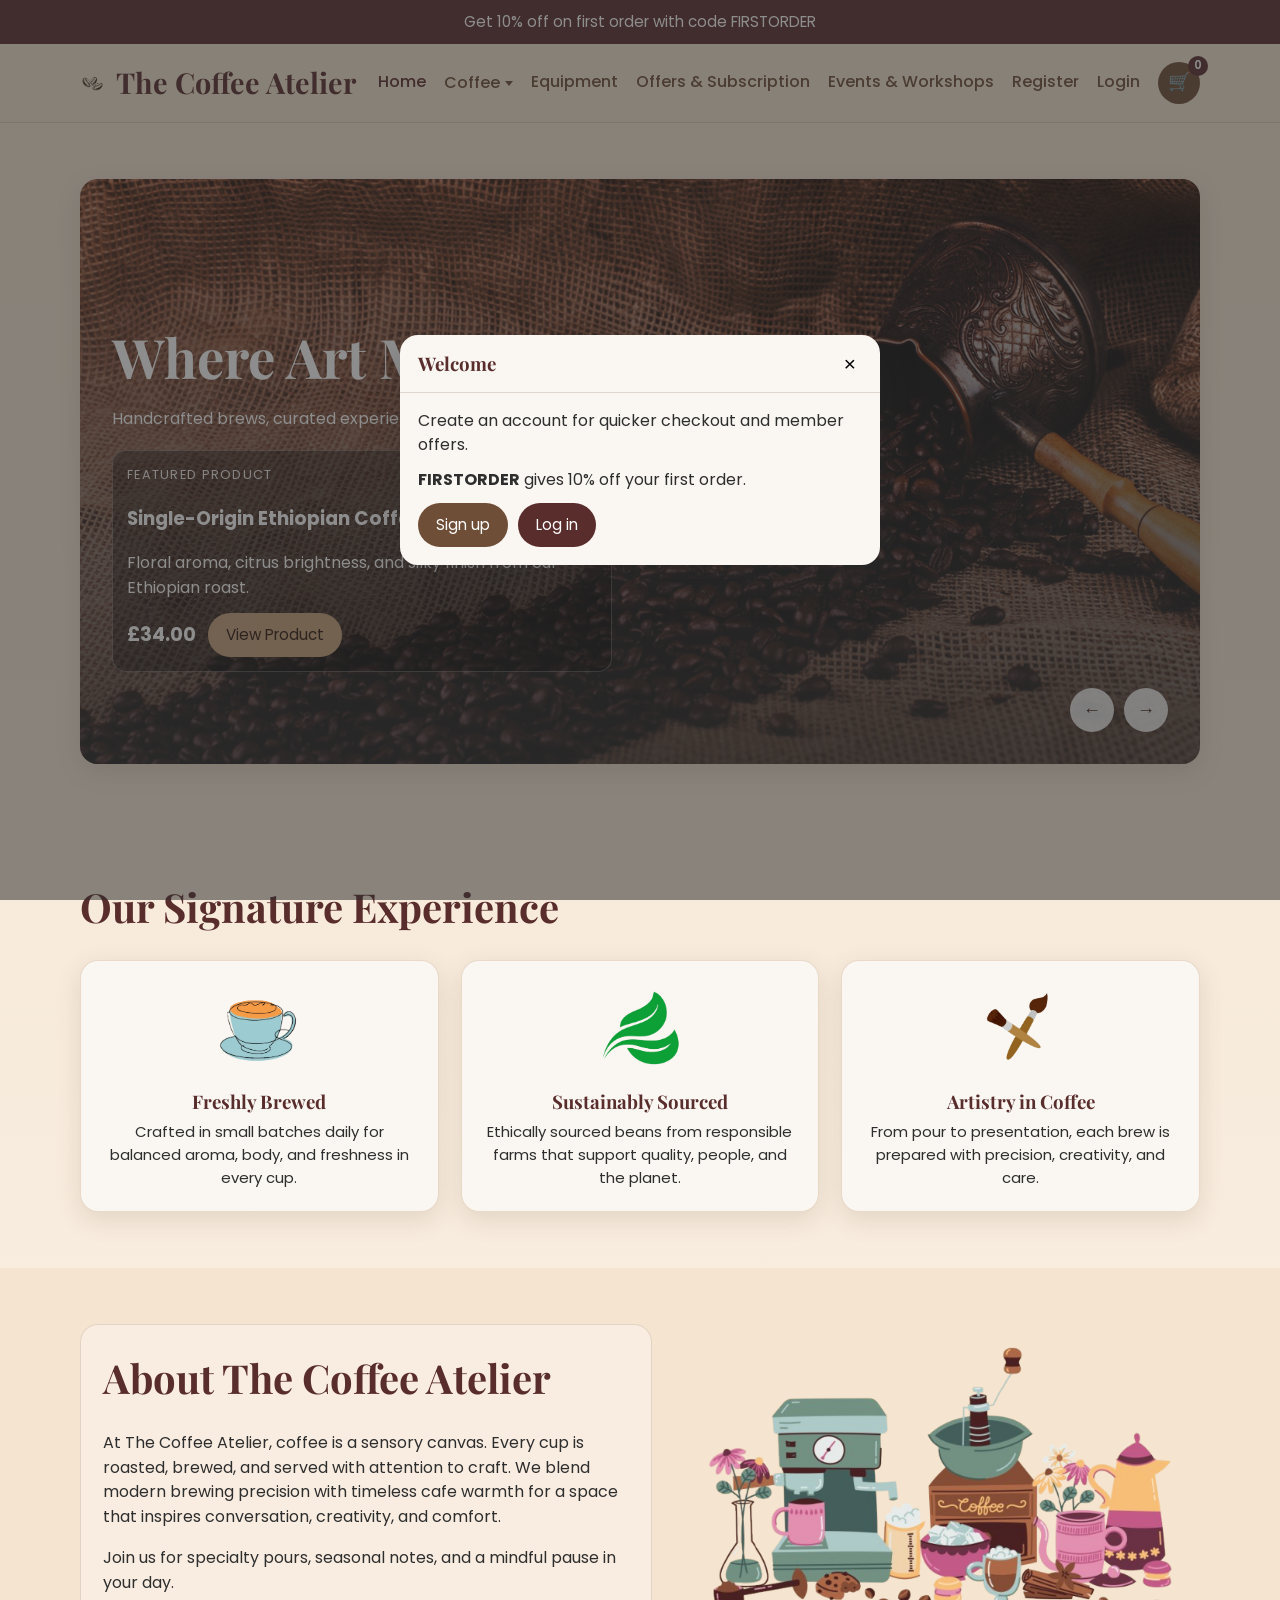
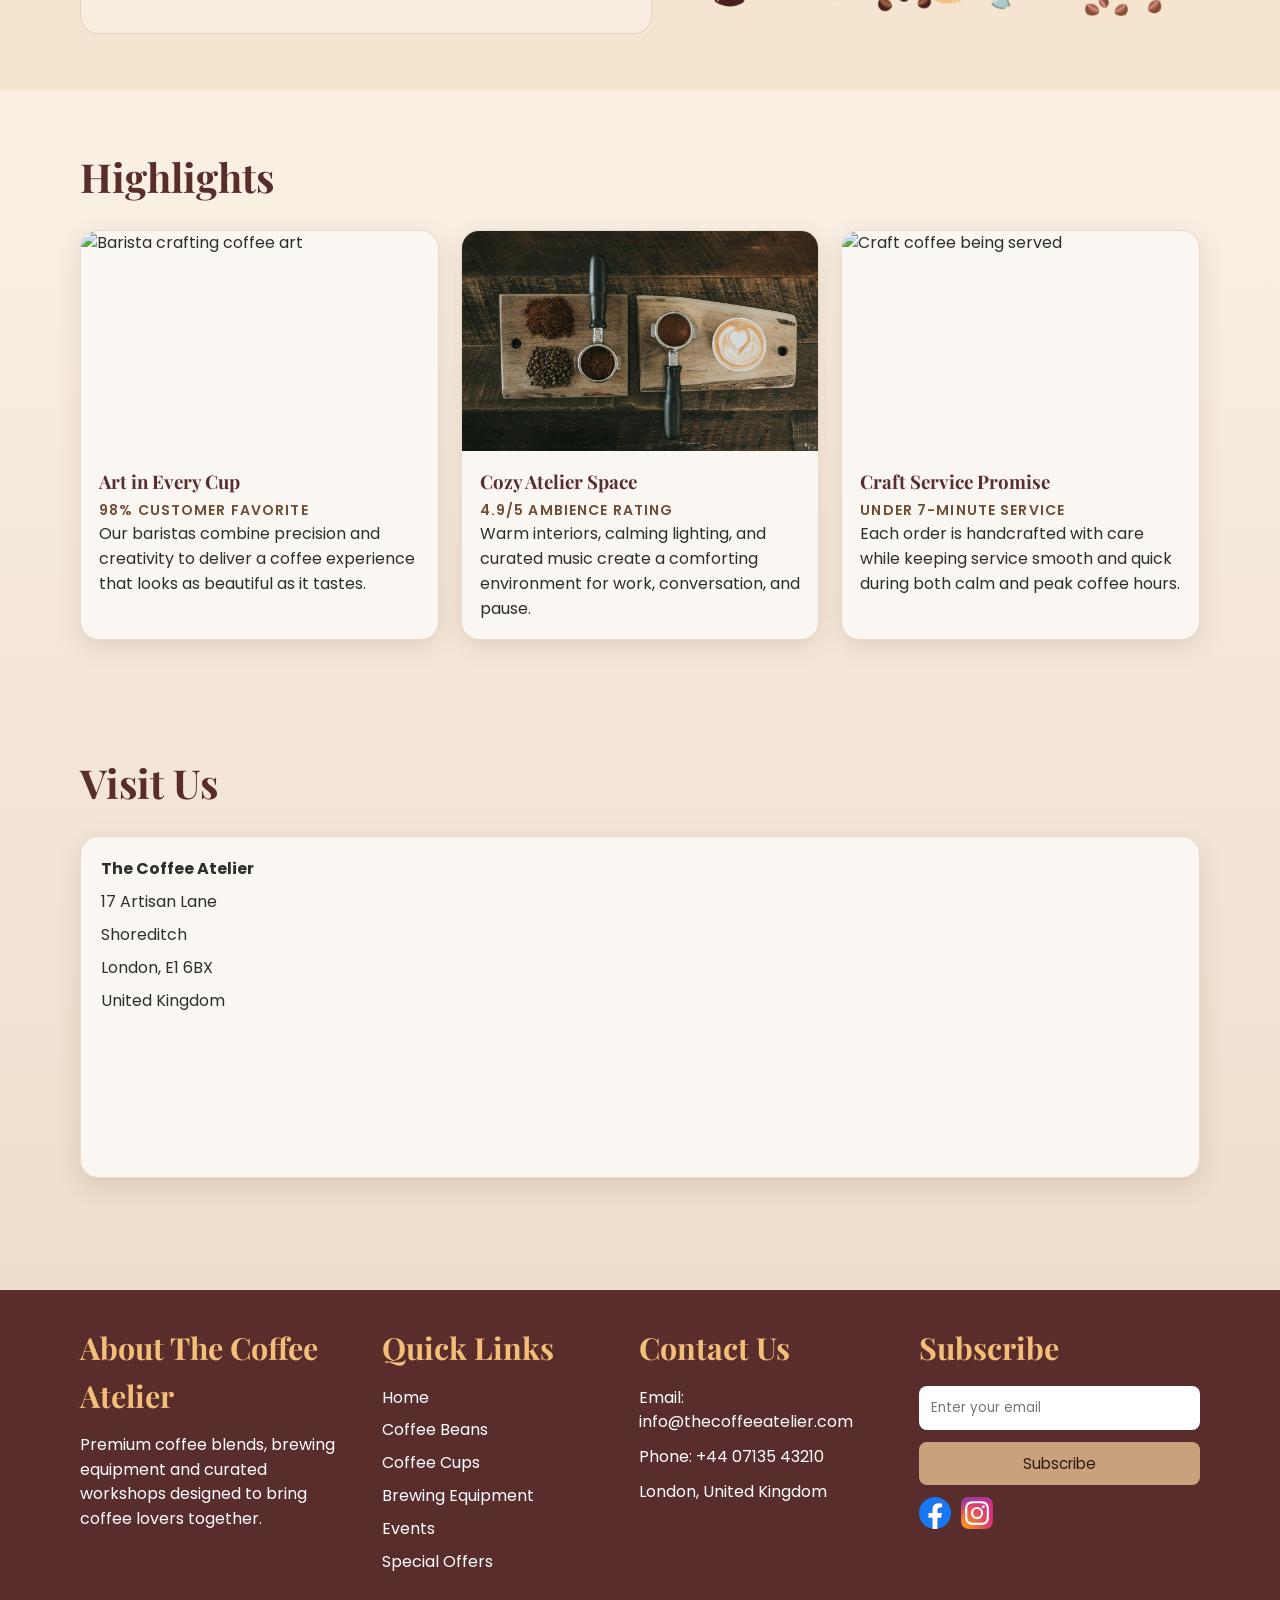
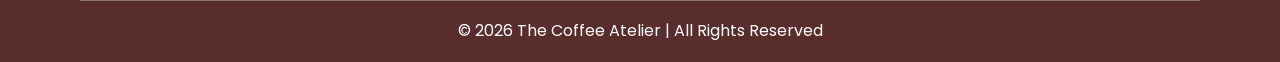
==== commit 2b5ec251: "error 1" ====
--- a/index.html
+++ b/index.html
@@ -11,24 +11,6 @@
     href="https://fonts.googleapis.com/css2?family=Great+Vibes&family=Playfair+Display:wght@500;700&family=Poppins:wght@300;400;500;600&display=swap"
     rel="stylesheet">
   <link rel="stylesheet" href="css/style.css">
-  <style>
-    .welcome-modal {
-      max-width: 480px;
-    }
-
-    .welcome-modal-body {
-      grid-template-columns: 1fr;
-      gap: 12px;
-      padding: 16px 18px 18px;
-    }
-
-    .welcome-modal-body p {
-      margin: 0;
-      color: var(--text-dark);
-      font-size: 1rem;
-      line-height: 1.45;
-    }
-  </style>
 </head>
 
 <body>
@@ -91,7 +73,7 @@
             <p>Handcrafted brews, curated experiences, and a warm atelier space.</p>
             <div class="featured-product" id="featuredProduct">
               <p class="featured-kicker">Featured Product</p>
-              <h2 id="featuredTitle">Single-Origin Ethiopian Coffee Beans</h2>
+              <h3 id="featuredTitle">Single-Origin Ethiopian Coffee Beans</h3>
               <p id="featuredDesc">Floral aroma, citrus brightness, and silky finish from our Ethiopian roast.</p>
               <div class="featured-row">
                 <span class="featured-price" id="featuredPrice">&pound;34.00</span>
@@ -129,7 +111,7 @@
         </div>
       </div>
     </section>
-    <section style="background: #f5e4cf;">
+    <section class="home-about-section">
       <div class="container split">
         <div class="about-box">
           <h2 class="section-title">About The Coffee Atelier</h2>
@@ -176,11 +158,7 @@
         </div>
       </div>
     </section>
-
-
-
-
-
+    
     <section>
       <div class="container">
         <h2 class="section-title">Visit Us</h2>
@@ -251,7 +229,7 @@
           <button type="button" class="btn btn-gold" onclick="alert('Thanks for subscribing!')">Subscribe</button>
         </form>
         <div class="footer-social">
-          <a class="social-icon" href="#" aria-label="Facebook"><img src="images/facebook.svg" alt="Facebook"></a>
+          <a class="social-icon" href="#" aria-label="Facebook"><img src="images/facebook.svg"></a>
           <a class="social-icon" href="#" aria-label="Instagram"><img src="images/instagram.svg" alt="Instagram"></a>
         </div>
       </div>
@@ -335,20 +313,6 @@
       if (event.target === welcomeModal) welcomeModal.classList.remove("show");
     });
 
-    const fadeElements = document.querySelectorAll("main > section:not(:first-of-type)");
-    const observer = new IntersectionObserver((entries) => {
-      entries.forEach(entry => {
-        if (entry.isIntersecting) {
-          entry.target.classList.add("visible");
-          observer.unobserve(entry.target);
-        }
-      });
-    }, { threshold: 0.15 });
-
-    fadeElements.forEach(el => {
-      el.classList.add("fade-in-up");
-      observer.observe(el);
-    });
   </script>
 </body>
 
--- a/css/style.css
+++ b/css/style.css
@@ -1,17 +1,3 @@
-:root {
-  --bg-primary: #f5e6d3;
-  --bg-secondary: #ead7c5;
-  --accent-primary: #6f4e37;
-  --accent-secondary: #5a2d2d;
-  --highlight: #c8a27c;
-  --text-dark: #2e2e2e;
-  --text-light: #ffffff;
-  --text-muted: #6f6155;
-  --card-bg: #faf7f2;
-  --shadow-soft: 0 8px 24px rgba(111, 78, 55, 0.15);
-  --radius-lg: 18px;
-  --radius-md: 12px;
-}
 * {
   box-sizing: border-box;
 }
@@ -33,6 +19,18 @@
 img {
   max-width: 100%;
   display: block;
+}
+
+.sr-only {
+  position: absolute;
+  width: 1px;
+  height: 1px;
+  padding: 0;
+  margin: -1px;
+  overflow: hidden;
+  clip: rect(0, 0, 0, 0);
+  white-space: nowrap;
+  border: 0;
 }
 
 .container {
@@ -168,7 +166,7 @@
   color: #5a2d2d;
 }
 
-/* ── Dropdown nav ── */
+/* Dropdown nav for mobile devices*/    
 .nav-dropdown {
   position: relative;
 }
@@ -271,6 +269,45 @@
   transform: translateY(-2px);
 }
 
+.profile-link {
+  background: #6f4e37;
+  color: #ffffff;
+  gap: 0;
+  text-transform: none;
+  overflow: hidden;
+  display: inline-flex;
+  align-items: center;
+  justify-content: center;
+  width: 42px;
+  height: 42px;
+  border-radius: 50%;
+  padding: 0;
+  flex: 0 0 auto;
+}
+
+.profile-link:hover {
+  background: #5c3f2d;
+}
+
+.profile-avatar {
+  width: 100%;
+  height: 100%;
+  border-radius: 50%;
+  display: inline-flex;
+  align-items: center;
+  justify-content: center;
+  background: transparent;
+  overflow: hidden;
+  flex: 0 0 auto;
+}
+
+.profile-avatar-icon {
+  width: 22px;
+  height: 22px;
+  display: block;
+  margin: auto;
+}
+
 .cart-badge {
   position: absolute;
   top: -6px;
@@ -1072,15 +1109,172 @@
 
 .auth-modal-note {
   margin: 0;
-  color: var(--text-muted);
+  color: #6f6155;
   font-size: 0.93rem;
 }
 
 .auth-modal-message {
   margin: 0;
-  color: var(--accent-secondary);
+  color: #5a2d2d;
   font-weight: 600;
   line-height: 1.45;
+}
+
+.profile-section {
+  padding-top: 48px;
+}
+
+.profile-hero {
+  margin-bottom: 24px;
+}
+
+.profile-kicker {
+  margin: 0 0 8px;
+  text-transform: uppercase;
+  letter-spacing: 0.14em;
+  color: #6f4e37;
+  font-size: 0.82rem;
+  font-weight: 700;
+}
+
+.profile-shell {
+  display: grid;
+  grid-template-columns: 300px minmax(0, 1fr);
+  gap: 24px;
+  align-items: start;
+}
+
+.profile-sidebar {
+  display: grid;
+  gap: 18px;
+  position: sticky;
+  top: 106px;
+}
+
+.profile-card {
+  padding: 24px;
+  text-align: center;
+  background: linear-gradient(160deg, #6f4e37, #5a2d2d);
+  color: #ffffff;
+  border: 1px solid rgba(255, 255, 255, 0.12);
+}
+
+.profile-avatar-large {
+  width: 94px;
+  height: 94px;
+  margin: 0 auto 14px;
+  border-radius: 50%;
+  display: flex;
+  align-items: center;
+  justify-content: center;
+  background: rgba(255, 255, 255, 0.16);
+  border: 1px solid rgba(255, 255, 255, 0.18);
+  overflow: hidden;
+}
+
+.profile-avatar-large .profile-avatar-icon {
+  width: 100%;
+  height: 100%;
+}
+
+.profile-card h2 {
+  margin: 0;
+  font-family: "Playfair Display", Georgia, serif;
+  font-size: 1.55rem;
+}
+
+.profile-card p {
+  margin: 6px 0 0;
+  color: rgba(255, 255, 255, 0.86);
+  word-break: break-word;
+}
+
+.profile-menu {
+  display: grid;
+  gap: 12px;
+}
+
+.profile-menu-item {
+  border: 1px solid rgba(111, 78, 55, 0.22);
+  background: rgba(250, 247, 242, 0.96);
+  color: #5a2d2d;
+  text-align: left;
+  padding: 14px 16px;
+  border-radius: 14px;
+  font-family: inherit;
+  font-size: 0.97rem;
+  font-weight: 600;
+  cursor: pointer;
+  box-shadow: 0 6px 16px rgba(111, 78, 55, 0.08);
+  transition: background 0.25s ease, color 0.25s ease, transform 0.2s ease, box-shadow 0.25s ease;
+}
+
+.profile-menu-item:hover,
+.profile-menu-item:focus-visible {
+  transform: translateY(-1px);
+  box-shadow: 0 10px 20px rgba(111, 78, 55, 0.14);
+}
+
+.profile-menu-item.active {
+  background: #6f4e37;
+  color: #ffffff;
+}
+
+.profile-menu-item.danger {
+  color: #9b4b43;
+}
+
+.profile-menu-item.active.danger {
+  background: #5a2d2d;
+  color: #ffffff;
+}
+
+.profile-menu-item:focus-visible {
+  outline: 2px solid #c8a27c;
+  outline-offset: 2px;
+}
+
+.profile-content {
+  display: grid;
+  gap: 18px;
+}
+
+.profile-panel {
+  background: #faf7f2;
+  border-radius: 18px;
+  box-shadow: 0 8px 24px rgba(111, 78, 55, 0.15);
+  border: 1px solid rgba(200, 162, 124, 0.35);
+  padding: 24px;
+}
+
+.profile-panel h2 {
+  margin: 0 0 8px;
+  font-family: "Playfair Display", Georgia, serif;
+  color: #5a2d2d;
+  font-size: 1.95rem;
+}
+
+.profile-panel p {
+  margin: 0 0 18px;
+  color: #6f6155;
+}
+
+.profile-panel .form-grid {
+  margin-top: 8px;
+}
+
+.profile-note {
+  margin: 12px 0 0;
+  color: #6f6155;
+  font-size: 0.92rem;
+}
+
+.profile-logout-action {
+  margin-top: -6px;
+}
+
+.profile-logout-action .profile-menu-item {
+  width: 100%;
 }
 
 .cart-layout {
@@ -1347,6 +1541,12 @@
     padding: 12px 18px;
   }
 
+  .site-nav a.profile-link {
+    display: inline-flex;
+    justify-content: center;
+    gap: 0;
+  }
+
   .nav-dropdown {
     width: 100%;
   }
@@ -1388,6 +1588,14 @@
     grid-template-columns: 1fr;
   }
 
+  .profile-shell {
+    grid-template-columns: 1fr;
+  }
+
+  .profile-sidebar {
+    position: static;
+  }
+
   .hero {
     height: 60vh;
     min-height: 420px;
@@ -1500,8 +1708,439 @@
 
 .product-card img {
   cursor: pointer;
-  transition: box-shadow 0.25s ease;
-}
-.product-card img:hover {
-  box-shadow: 0 6px 16px rgba(111, 78, 55, 0.3);
-}
+}
+
+/* Page-specific layout helpers moved out of HTML */
+
+/* Home Page */
+.welcome-modal {
+  max-width: 480px;
+}
+
+.welcome-modal-body {
+  grid-template-columns: 1fr;
+  gap: 12px;
+  padding: 16px 18px 18px;
+}
+
+.welcome-modal-body p {
+  margin: 0;
+  color: #2e2e2e;
+  font-size: 1rem;
+  line-height: 1.45;
+}
+
+/* Login Page */
+.login-section .section-title,
+.signup-section .section-title {
+  text-align: center;
+}
+
+.login-wrap {
+  max-width: 560px;
+  margin: 0 auto;
+}
+
+/* Signup Page */
+.signup-wrap {
+  max-width: 460px;
+  margin: 0 auto;
+}
+
+.signup-wrap .form-grid {
+  grid-template-columns: 1fr;
+  gap: 10px;
+}
+
+.signup-wrap .field.full {
+  grid-column: auto;
+}
+
+.signup-wrap label {
+  font-size: 0.92rem;
+}
+
+.signup-wrap input,
+.signup-wrap .phone-number {
+  padding: 8px 10px;
+  font-size: 0.92rem;
+  width: 100%;
+}
+
+.signup-wrap .validation-list {
+  font-size: 0.82rem;
+  gap: 3px;
+  margin-top: 4px;
+}
+
+.signup-wrap .captcha-box {
+  gap: 8px;
+  display: grid;
+}
+
+.captcha-row {
+  display: flex;
+  align-items: center;
+  gap: 10px;
+  flex-wrap: wrap;
+}
+
+.captcha-chip {
+  display: inline-flex;
+  align-items: center;
+  min-height: 42px;
+  padding: 0 14px;
+  border-radius: 999px;
+  border: 1px dashed rgba(90, 45, 45, 0.35);
+  background: rgba(234, 215, 197, 0.45);
+  color: #5a2d2d;
+  font-weight: 600;
+  letter-spacing: 0.22em;
+  text-transform: uppercase;
+  font-family: "Courier New", monospace;
+}
+
+.captcha-refresh {
+  width: 42px;
+  height: 42px;
+  border-radius: 50%;
+  border: 1px solid rgba(90, 45, 45, 0.22);
+  background: rgba(234, 215, 197, 0.65);
+  color: #5a2d2d;
+  display: inline-flex;
+  align-items: center;
+  justify-content: center;
+  padding: 0;
+  cursor: pointer;
+  transition: transform 0.2s ease, background 0.2s ease, border-color 0.2s ease;
+}
+
+.captcha-refresh svg {
+  width: 18px;
+  height: 18px;
+}
+
+.captcha-refresh:hover,
+.captcha-refresh:focus-visible {
+  background: rgba(234, 215, 197, 0.9);
+  border-color: rgba(90, 45, 45, 0.4);
+  transform: translateY(-1px);
+  outline: none;
+}
+
+/* Payment Page */
+.payment-layout {
+  display: grid;
+  grid-template-columns: 1.08fr 0.92fr;
+  gap: 24px;
+  align-items: start;
+}
+
+.payment-card {
+  background: #faf7f2;
+  border-radius: 18px;
+  box-shadow: 0 8px 24px rgba(111, 78, 55, 0.15);
+  border: 1px solid rgba(200, 162, 124, 0.32);
+  padding: 24px;
+}
+
+.payment-card h2 {
+  margin-bottom: 12px;
+}
+
+.payment-card-title {
+  font-size: 1.6rem;
+  margin-bottom: 16px;
+}
+
+.payment-summary-title {
+  font-size: 1.6rem;
+  margin-bottom: 0;
+}
+
+.payment-panel {
+  display: grid;
+  gap: 18px;
+}
+
+.order-lines {
+  display: grid;
+  gap: 10px;
+  margin-top: 14px;
+}
+
+.order-line {
+  display: flex;
+  justify-content: space-between;
+  gap: 10px;
+  padding-bottom: 10px;
+  border-bottom: 1px solid rgba(111, 78, 55, 0.14);
+}
+
+.payment-note {
+  margin: 0 0 14px;
+  color: #6f6155;
+  max-width: 64ch;
+}
+
+.payment-fields {
+  display: grid;
+  gap: 14px;
+}
+
+.payment-method-group {
+  display: grid;
+  gap: 14px;
+  border: 0;
+  padding: 0;
+  margin: 0;
+}
+
+.payment-method-group legend {
+  padding: 0;
+  margin: 0 0 6px;
+  font-family: "Playfair Display", Georgia, serif;
+  color: #5a2d2d;
+  font-size: 1.08rem;
+  font-weight: 700;
+}
+
+.method-help,
+.payment-method-note {
+  margin: 0;
+  color: #6f6155;
+  font-size: 0.93rem;
+}
+
+.payment-submit-btn {
+  width: 100%;
+}
+
+.card-fields {
+  display: grid;
+  gap: 14px;
+  padding: 16px;
+  border-radius: 14px;
+  background: rgba(255, 255, 255, 0.5);
+  border: 1px solid rgba(111, 78, 55, 0.12);
+}
+
+.payment-method-select {
+  width: 100%;
+  border: 1px solid rgba(111, 78, 55, 0.25);
+  border-radius: 12px;
+  padding: 10px 12px;
+  background: #fff;
+  font: inherit;
+}
+
+.method-grid {
+  display: grid;
+  grid-template-columns: repeat(3, minmax(0, 1fr));
+  gap: 12px;
+}
+
+.method-input {
+  position: absolute;
+  opacity: 0;
+  pointer-events: none;
+}
+
+.method-option {
+  display: grid;
+  gap: 4px;
+  min-height: 100%;
+  border: 1px solid rgba(111, 78, 55, 0.22);
+  border-radius: 14px;
+  background: #fff;
+  padding: 14px 12px;
+  text-align: left;
+  cursor: pointer;
+  transition: transform 0.2s ease, border-color 0.2s ease, box-shadow 0.2s ease;
+  font: inherit;
+  box-shadow: 0 1px 0 rgba(111, 78, 55, 0.04);
+}
+
+.method-option strong {
+  color: #5a2d2d;
+  margin: 0;
+}
+
+.method-option span {
+  color: #6f6155;
+  font-size: 0.9rem;
+}
+
+.method-option.active {
+  border-color: #c8a27c;
+  box-shadow: 0 10px 20px rgba(111, 78, 55, 0.12);
+  transform: translateY(-1px);
+  background: rgba(234, 215, 197, 0.4);
+}
+
+.address-fields {
+  display: grid;
+  gap: 14px;
+  padding: 16px;
+  border-radius: 14px;
+  background: rgba(255, 255, 255, 0.5);
+  border: 1px solid rgba(111, 78, 55, 0.12);
+}
+
+.address-fields textarea {
+  resize: none;
+  overflow-y: auto;
+  min-height: 92px;
+  font-size: inherit;
+  line-height: 1.55;
+}
+
+.card-fields[hidden],
+.address-fields[hidden] {
+  display: none !important;
+}
+
+.method-input:focus-visible + .method-option {
+  outline: 3px solid rgba(90, 45, 45, 0.2);
+  outline-offset: 2px;
+}
+
+.payment-summary {
+  display: grid;
+  gap: 16px;
+  position: sticky;
+  top: 100px;
+}
+
+.summary-shell {
+  display: grid;
+  gap: 12px;
+  padding: 18px;
+  border-radius: 14px;
+  background: rgba(255, 255, 255, 0.45);
+  border: 1px solid rgba(111, 78, 55, 0.12);
+}
+
+.summary-row strong {
+  color: #5a2d2d;
+}
+
+/* Offers Page */
+.offers-grid .offer-card.highlighted {
+  border: 2px solid #c8a27c;
+}
+
+.offer-card--spaced {
+  margin-top: 26px;
+}
+
+.special-codes-title {
+  font-size: 1.7rem;
+}
+
+/* Offers Page - Coffee Picker */
+.coffee-picker-row {
+  display: grid;
+  grid-template-columns: 1fr 120px;
+  gap: 10px;
+}
+
+.coffee-picker-body {
+  grid-template-columns: 1fr;
+}
+
+.coffee-picker-hint {
+  margin: 0 0 8px;
+}
+
+.coffee-picker-fields {
+  display: grid;
+  gap: 10px;
+}
+
+.coffee-picker-error {
+  margin: 8px 0 0;
+  color: #b3261e;
+  min-height: 1.2em;
+}
+
+.coffee-picker-actions {
+  justify-content: flex-end;
+  margin-top: 6px;
+}
+
+/* Beans and Coffee Pages */
+.catalog-search-label {
+  display: none;
+}
+
+.tasting-notes {
+  font-size: 0.9rem;
+  margin-bottom: 10px;
+  color: #5a2d2d;
+}
+
+/* Equipment Page */
+.equipment-feature-title {
+  margin: 0 0 8px;
+  font-size: clamp(1.6rem, 3vw, 2.2rem);
+}
+
+/* Events Page */
+.event-price {
+  margin: 8px 0 14px;
+  font-size: 1.15rem;
+}
+
+/* Home Page */
+.home-about-section {
+  background: #f5e4cf;
+}
+
+/* Cart Page */
+.cart-summary-spacer {
+  margin-top: 14px;
+}
+
+.cart-summary-title {
+  font-size: 1.4rem;
+  margin-bottom: 8px;
+}
+
+.cart-login-note {
+  margin: 0 0 12px;
+  color: #6f6155;
+  font-size: 0.94rem;
+}
+
+.cart-offer-field {
+  margin: 10px 0;
+}
+
+.cart-checkout-btn {
+  width: 100%;
+  margin-top: 12px;
+}
+
+.cart-item-title {
+  margin: 0 0 6px;
+  color: #5a2d2d;
+}
+
+.cart-item-price {
+  margin: 0;
+}
+
+.cart-item-detail {
+  margin: 6px 0 0;
+  font-size: 0.92rem;
+  color: #6f6155;
+}
+
+.cart-remove-btn {
+  margin-top: 8px;
+}
+
+.card-content .price.event-price {
+  margin: 8px 0 14px;
+}
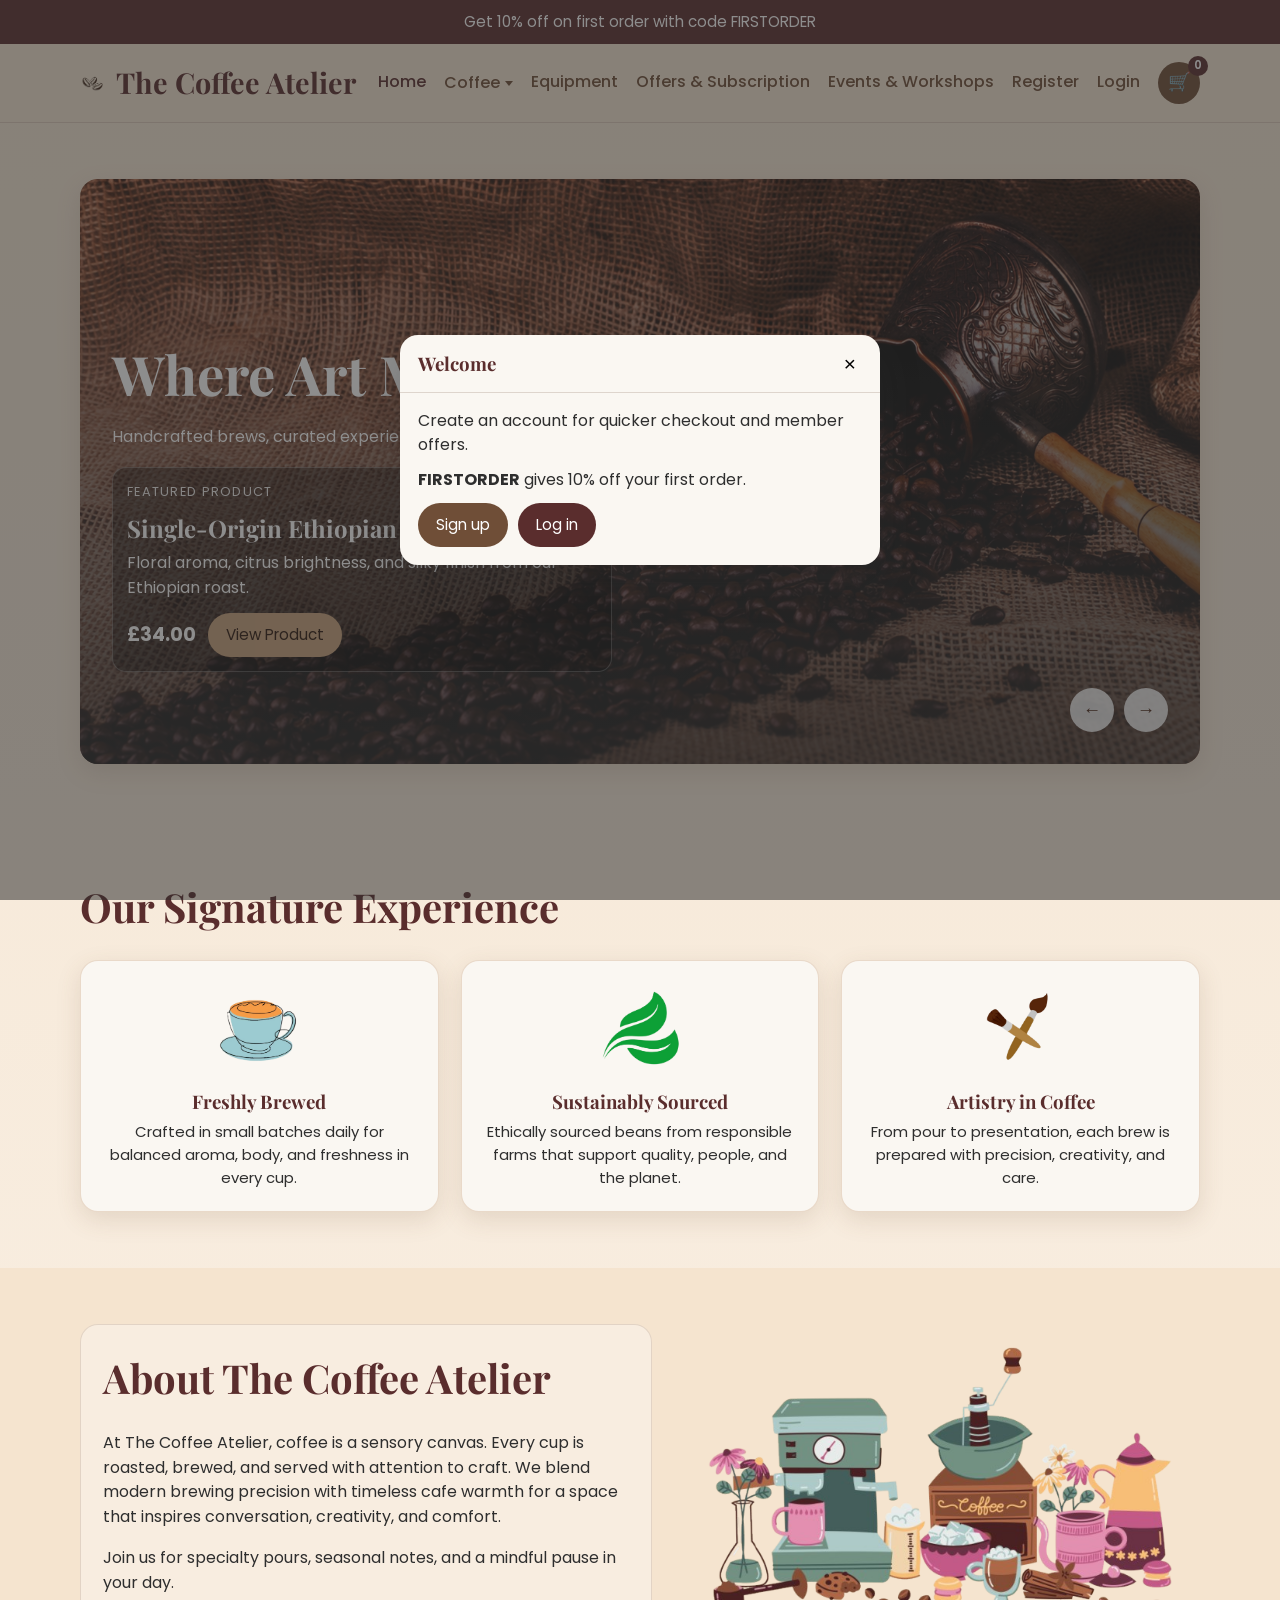
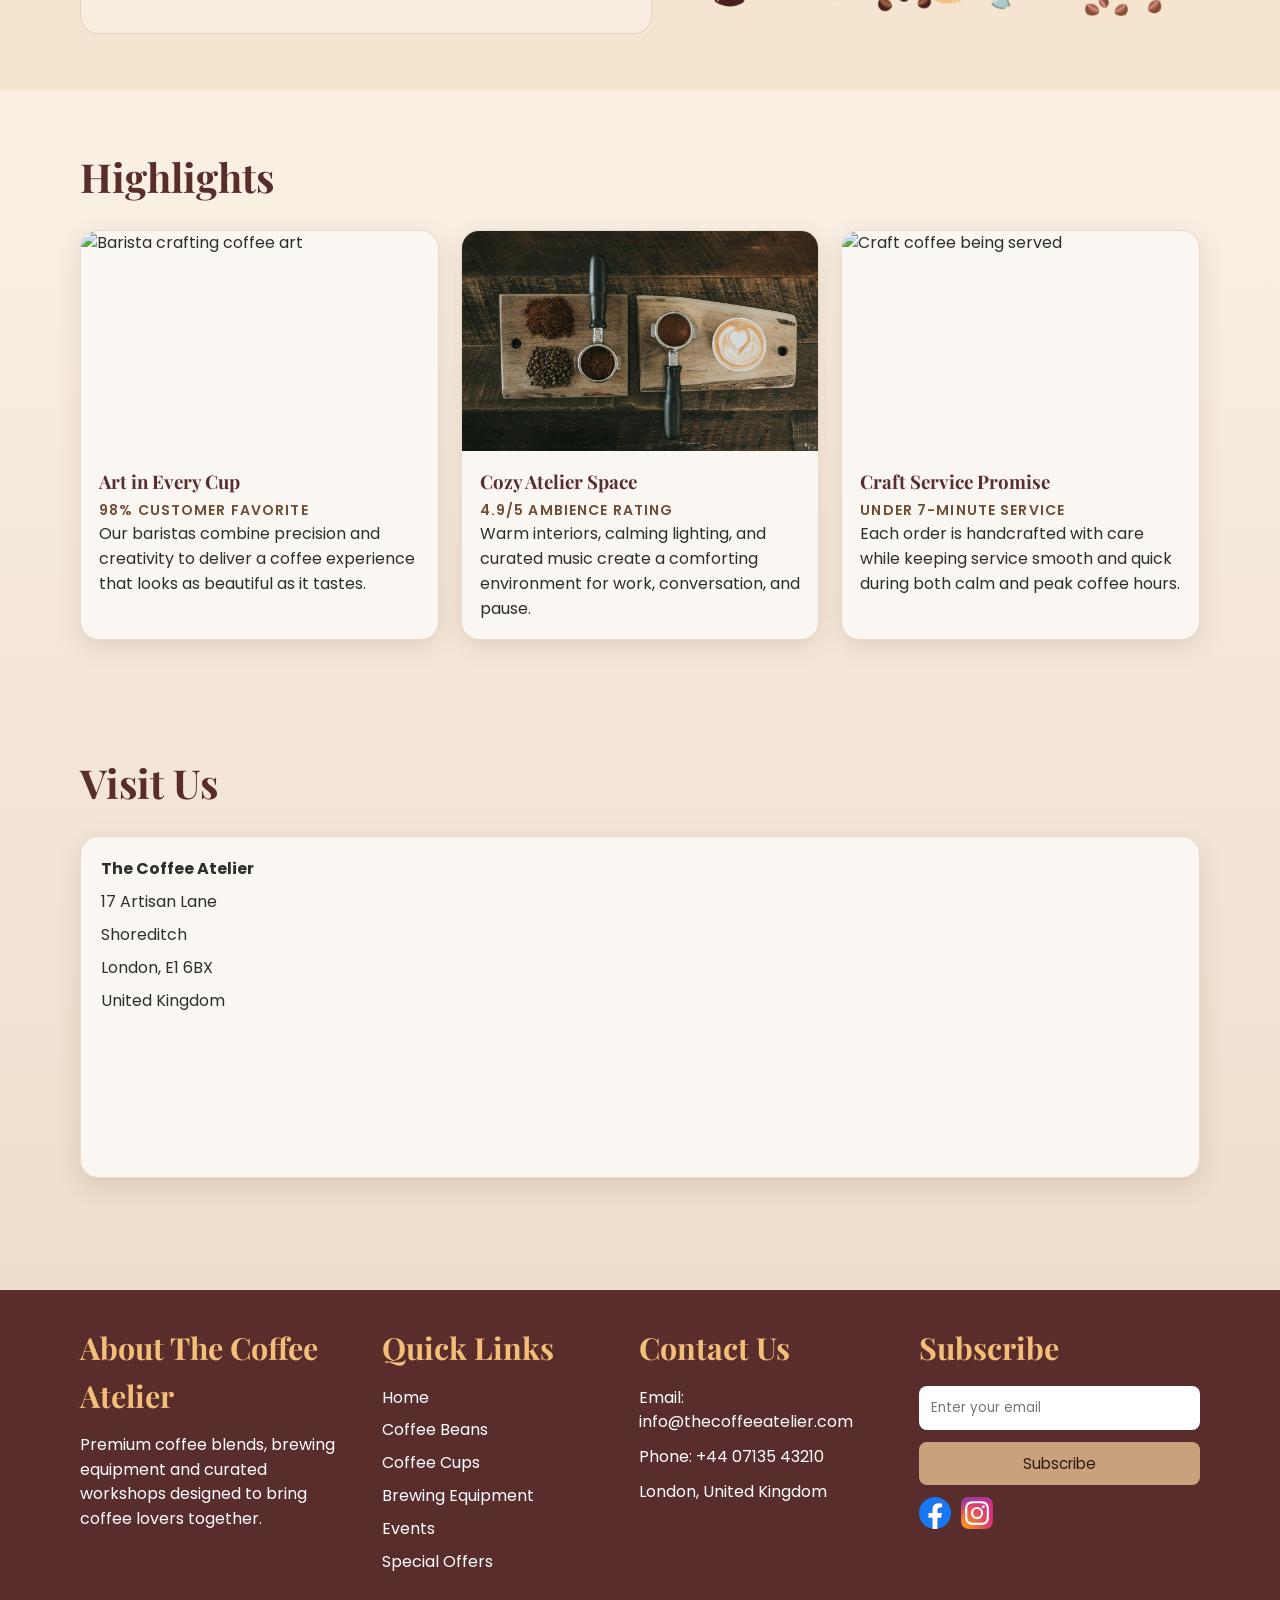
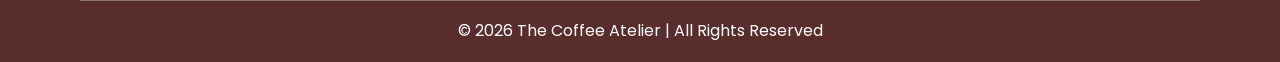
==== commit 9e0ae341: "errors fixed" ====
--- a/index.html
+++ b/index.html
@@ -73,7 +73,7 @@
             <p>Handcrafted brews, curated experiences, and a warm atelier space.</p>
             <div class="featured-product" id="featuredProduct">
               <p class="featured-kicker">Featured Product</p>
-              <h3 id="featuredTitle">Single-Origin Ethiopian Coffee Beans</h3>
+              <h2 id="featuredTitle">Single-Origin Ethiopian Coffee Beans</h2>
               <p id="featuredDesc">Floral aroma, citrus brightness, and silky finish from our Ethiopian roast.</p>
               <div class="featured-row">
                 <span class="featured-price" id="featuredPrice">&pound;34.00</span>
@@ -229,7 +229,7 @@
           <button type="button" class="btn btn-gold" onclick="alert('Thanks for subscribing!')">Subscribe</button>
         </form>
         <div class="footer-social">
-          <a class="social-icon" href="#" aria-label="Facebook"><img src="images/facebook.svg"></a>
+          <a class="social-icon" href="#" aria-label="Facebook"><img src="images/facebook.svg" alt="Facebook"></a>
           <a class="social-icon" href="#" aria-label="Instagram"><img src="images/instagram.svg" alt="Instagram"></a>
         </div>
       </div>
